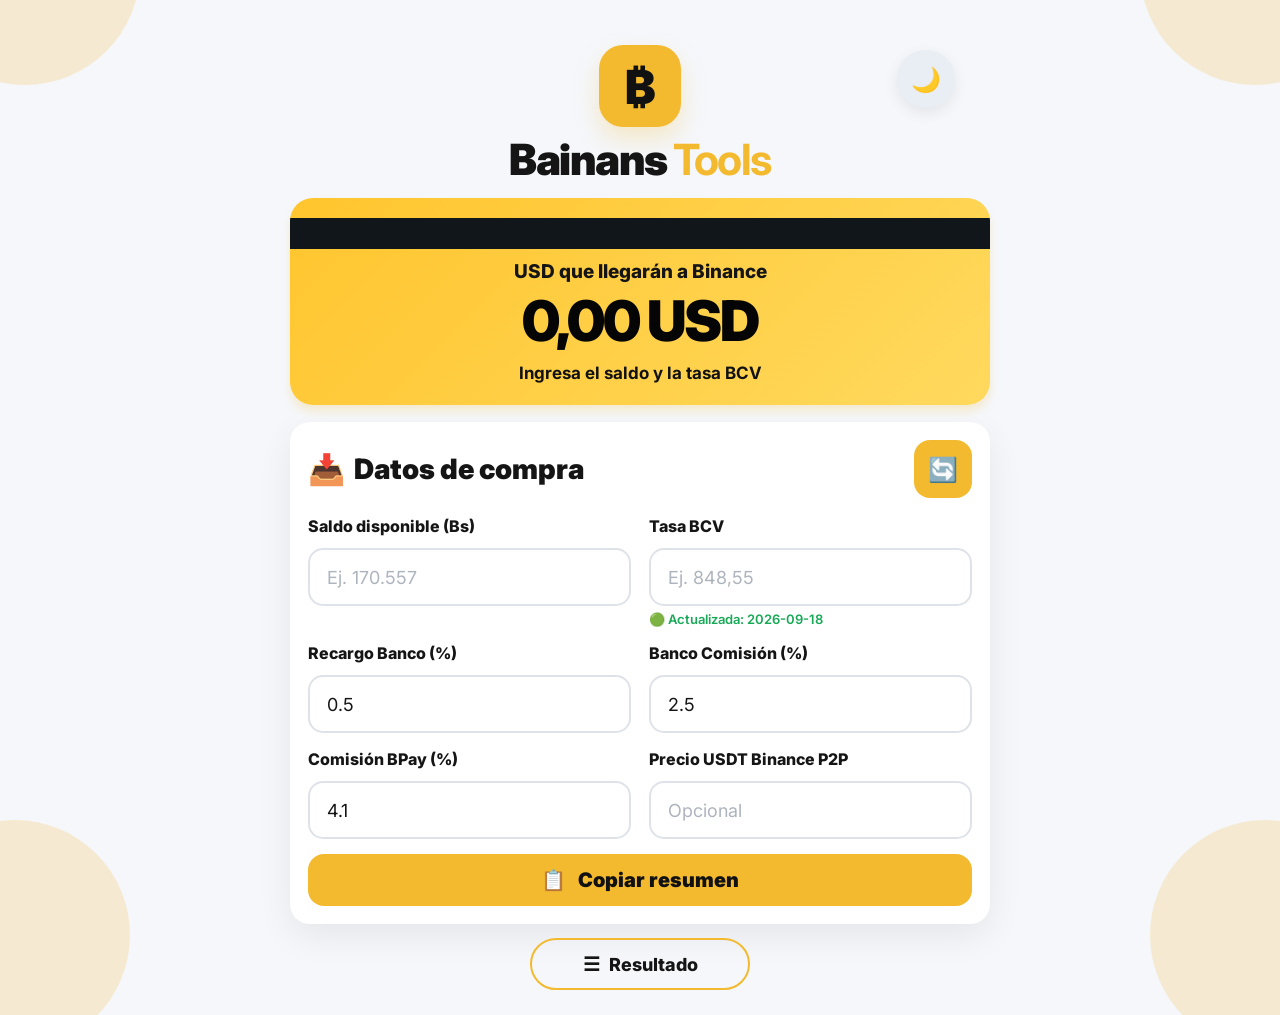
==== index.html @ f4ace8d8 "index.html" ====
<!DOCTYPE html>
<html lang="es">

<head>

    <meta charset="UTF-8">

    <meta
        name="viewport"
        content="width=device-width, initial-scale=1.0"
    >

    <meta
        name="theme-color"
        content="#f4f7fb"
        id="themeColor"
    >

    <title>Bainans Tools</title>

    <link rel="stylesheet" href="style.css">

</head>


<body>


    <!-- DECORACIÓN DEL FONDO -->

    <div class="decor decor-1"></div>
    <div class="decor decor-2"></div>
    <div class="decor decor-3"></div>
    <div class="decor decor-4"></div>



    <!-- =========================
         ENCABEZADO
    ========================== -->

    <header class="app-header">

        <div class="logo">
            ₿
        </div>

        <h1>
            <span>Bainans</span> <strong>Tools</strong>
        </h1>


        <!-- BOTÓN MODO -->

        <button
            id="modo"
            type="button"
            aria-label="Cambiar modo"
            title="Cambiar modo"
        >
            🌙
        </button>

    </header>



    <!-- =========================
         RESULTADO PRINCIPAL
    ========================== -->

    <section class="hero-card">


        <div class="hero-line"></div>


        <span class="hero-icon">
            
        </span>


        <h2>
            USD que llegarán a Binance
        </h2>


        <h1 id="heroUsd">
            0,00 USD
        </h1>


        <p id="heroEstado">
            Ingresa el saldo y la tasa BCV
        </p>


    </section>



    <!-- =========================
         CONTENIDO
    ========================== -->

    <main class="container">


        <!-- =========================
             DATOS DE COMPRA
        ========================== -->

        <section class="card datos-card">


            <div class="datos-header">

                <h2>
                    <span class="section-icon">📥</span>
                    Datos de compra
                </h2>


                <button
                    id="actualizarBCV"
                    type="button"
                    title="Actualizar tasa BCV"
                >
                    🔄
                </button>

            </div>



            <div class="inputs-grid">


                <!-- SALDO -->

                <div class="input-group">

                    <label for="saldo">                   
                        Saldo disponible (Bs)
                    </label>


                    <input
                        type="text"
                        id="saldo"
                        inputmode="decimal"
                        autocomplete="off"
                        placeholder="Ej. 170.557"
                    >

                </div>



                <!-- BCV -->

                <div class="input-group">

                    <label for="bcv">                        
                        Tasa BCV
                    </label>


                    <input
                        type="text"
                        id="bcv"
                        inputmode="decimal"
                        autocomplete="off"
                        placeholder="Ej. 848,55"
                    >


                    <small id="bcvEstado">
                        🟢 Actualizada: 2026-09-18
                    </small>

                </div>



                <!-- RECARGO -->

                <div class="input-group">

                    <label for="recargo">                  
                        Recargo Banco (%)
                    </label>


                    <input
                        type="number"
                        id="recargo"
                        value="0.5"
                        step="0.01"
                        min="0"
                    >

                </div>



                <!-- BDV -->

                <div class="input-group">

                    <label for="bdv">                       
                        Banco Comisión (%)
                    </label>


                    <input
                        type="number"
                        id="bdv"
                        value="2.5"
                        step="0.01"
                        min="0"
                    >

                </div>



                <!-- BPAY -->

                <div class="input-group">

                    <label for="bpay">                    
                        Comisión BPay (%)
                    </label>


                    <input
                        type="number"
                        id="bpay"
                        value="4.1"
                        step="0.01"
                        min="0"
                    >

                </div>



                <!-- P2P -->

                <div class="input-group">

                    <label for="p2p">
                        Precio USDT Binance P2P                        
                    </label>


                    <input
                        type="number"
                        id="p2p"
                        placeholder="Opcional"
                        step="0.01"
                        min="0"
                    >

                </div>


            </div>



            <!-- COPIAR -->

            <button
                id="copiar"
                type="button"
            >
                <span>📋</span>
                Copiar resumen
            </button>


        </section>



        <!-- =========================
             RESULTADOS
        ========================== -->

        <section
            class="card resultados-card"
            id="resultados"
        >

            <div class="resultados-header">

                <h2>
                    📊 Resultados
                </h2>

                <button
                    id="cerrarResultados"
                    type="button"
                >
                    ✕
                </button>

            </div>


            <div class="result-grid">


                <div class="result-card">

                    <span class="titulo">
                        Tasa final
                    </span>

                    <span
                        class="valor"
                        id="tasaFinal"
                    >
                        --
                    </span>

                </div>


                <div class="result-card">

                    <span class="titulo">
                        USD comprados
                    </span>

                    <span
                        class="valor"
                        id="usdComprados"
                    >
                        --
                    </span>

                </div>


                <div class="result-card">

                    <span class="titulo">
                        Banco Comisión
                    </span>

                    <span
                        class="valor"
                        id="comisionBdv"
                    >
                        --
                    </span>

                </div>


                <div class="result-card">

                    <span class="titulo">
                        Quedan después
                    </span>

                    <span
                        class="valor"
                        id="despuesBdv"
                    >
                        --
                    </span>

                </div>


                <div class="result-card">

                    <span class="titulo">
                        Comisión BPay
                    </span>

                    <span
                        class="valor"
                        id="comisionBpay"
                    >
                        --
                    </span>

                </div>


                <div class="result-card">

                    <span class="titulo">
                        USD finales
                    </span>

                    <span
                        class="valor"
                        id="usdFinales"
                    >
                        --
                    </span>

                </div>


                <div class="result-card">

                    <span class="titulo">
                        Costo real por USD
                    </span>

                    <span
                        class="valor"
                        id="costoReal"
                    >
                        --
                    </span>

                </div>


                <div class="result-card result-p2p">

                    <span class="titulo">
                        Ahorro frente al P2P
                    </span>

                    <span
                        class="valor"
                        id="ahorroP2p"
                    >
                        --
                    </span>

                </div>


            </div>


            <div id="estado">
                ⚪ Esperando cálculo
            </div>


        </section>


        <!-- BOTÓN RESULTADO -->

        <button
            id="mostrarResultados"
            type="button"
        >
            <span>☰</span>
            Resultado
        </button>


    </main>


    <script src="script.js"></script>

</body>

</html>
---- style.css ----
/* =========================================
   BAINANS TOOLS
   DISEÑO PRINCIPAL
========================================= */


@import url(
    'https://fonts.googleapis.com/css2?family=Inter:wght@400;500;600;700;800;900&display=swap'
);



/* =========================================
   VARIABLES
========================================= */

:root {

    --bg: #f5f7fb;

    --card: #ffffff;

    --input: #ffffff;

    --primary: #f3ba2f;

    --primary-2: #ffd95e;

    --text: #151515;

    --sub: #737984;

    --border: #dfe3e9;

    --success: #18a957;

    --danger: #e04b4b;

    --dark: #101318;

    --radius: 22px;

    --shadow:
        0 12px 35px rgba(0,0,0,.07);

}



/* =========================================
   MODO OSCURO
========================================= */

body.dark {

    --bg: #080c10;

    --card: #0e151b;

    --input: #101a22;

    --text: #f4f7fb;

    --sub: #8c9aa8;

    --border: #233a4c;

    --shadow:
        none;

}



/* =========================================
   RESET
========================================= */

* {

    margin: 0;

    padding: 0;

    box-sizing: border-box;

    font-family:
        'Inter',
        sans-serif;

}



/* =========================================
   BODY
========================================= */

body {

    min-height: 100vh;

    background: var(--bg);

    color: var(--text);

    padding:
        18px
        16px
        25px;

    overflow-x: hidden;

    transition:
        background .3s ease,
        color .3s ease;

}



/* =========================================
   DECORACIÓN
========================================= */

.decor {

    position: fixed;

    width: 230px;

    height: 230px;

    border-radius: 50%;

    background:
        var(--primary);

    opacity: .20;

    z-index: -1;

    pointer-events: none;

}


.decor-1 {

    top: -145px;

    left: -90px;

}


.decor-2 {

    top: -145px;

    right: -90px;

}


.decor-3 {

    bottom: -150px;

    left: -100px;

}


.decor-4 {

    bottom: -150px;

    right: -100px;

}


body.dark .decor {

    opacity: .28;

}



/* =========================================
   HEADER
========================================= */

.app-header {

    position: relative;

    text-align: center;

    max-width: 620px;

    margin:
        0 auto
        16px;

}



.logo {

    width: 82px;

    height: 82px;

    margin:

        0 auto

        10px;

    border-radius: 24px;

    display: flex;

    align-items: center;

    justify-content: center;

    background: var(--primary);

    color: #111;

    font-size: 47px;

    font-weight: 900;

    box-shadow:

        0 12px 25px
        rgba(243,186,47,.25);

}



.app-header h1 {

    font-size: 43px;

    line-height: 1.05;

    font-weight: 900;

    letter-spacing: -1.5px;

}


.app-header h1 span {

    color: var(--text);

}


.app-header h1 strong {

    color: var(--primary);

}



/* =========================================
   BOTÓN MODO
========================================= */

#modo {

    position: absolute;

    right: -5px;

    top: 5px;

    width: 58px;

    height: 58px;

    border-radius: 50%;

    border: none;

    background: #e9eef5;

    color: #111;

    font-size: 24px;

    display: flex;

    align-items: center;

    justify-content: center;

    cursor: pointer;

    box-shadow:

        0 5px 15px
        rgba(0,0,0,.08);

}


body.dark #modo {

    background: #101b25;

    color: var(--primary);

    border:

        1px solid
        #274052;

}



/* =========================================
   HERO
========================================= */

.hero-card {

    position: relative;

    max-width: 620px;

    margin:
        0 auto
        17px;

    padding:
        55px
        18px
        22px;

    border-radius: 23px;

    text-align: center;

    overflow: hidden;

    background:

        linear-gradient(
            135deg,
            #ffc52e,
            #ffd95e
        );

    box-shadow:

        0 7px 10px
        rgba(243,186,47,.20);

}



.hero-line {

    position: absolute;

    top: 20px;

    left: 0;

    right: 0;

    height: 31px;

    background: #11161b;

}



.hero-icon {

    display: block;

    font-size: 34px;

    margin-bottom: 7px;

}



.hero-card h2 {

    position: relative;

    font-size: 19px;

    font-weight: 800;

    margin-bottom: 10px;

}



.hero-card h1 {

    position: relative;

    font-size: 56px;

    line-height: 1;

    font-weight: 900;

    letter-spacing: -2px;

    margin-bottom: 14px;

    color: #050505;

}



.hero-card p {

    position: relative;

    font-size: 17px;

    font-weight: 700;

    color: #111;

}



/* =========================================
   CONTENEDOR
========================================= */

.container {

    width: 100%;

    max-width: 620px;

    margin: 0 auto;

}



/* =========================================
   TARJETA
========================================= */

.card {

    background: var(--card);

    border-radius: 20px;

    box-shadow: var(--shadow);

    transition:

        background .3s ease,

        border .3s ease;

}


body.dark .card {

    border:

        1px solid
        #223a4c;

}



/* =========================================
   DATOS
========================================= */

.datos-card {

    padding: 18px;

}



.datos-header {

    display: flex;

    align-items: center;

    justify-content: space-between;

    margin-bottom: 14px;

}



.datos-header h2 {

    display: flex;

    align-items: center;

    gap: 9px;

    font-size: 28px;

    font-weight: 900;

}



.section-icon {

    font-size: 30px;

}



#actualizarBCV {

    width: 58px;

    height: 58px;

    border: none;

    border-radius: 16px;

    background: var(--primary);

    font-size: 24px;

    cursor: pointer;

    display: flex;

    align-items: center;

    justify-content: center;

    transition: .2s ease;

}



#actualizarBCV:hover {

    transform: scale(1.05);

}



#actualizarBCV:active {

    transform: scale(.94);

}



#actualizarBCV.cargando {

    animation:

        girar .8s linear infinite;

}



@keyframes girar {

    from {

        transform: rotate(0);

    }

    to {

        transform: rotate(360deg);

    }

}



/* =========================================
   INPUT GRID
========================================= */

.inputs-grid {

    display: grid;

    grid-template-columns:
        repeat(2,minmax(0,1fr));

    column-gap: 18px;

    row-gap: 12px;

}



.input-group {

    min-width: 0;

}



.input-group label {

    display: flex;

    align-items: center;

    min-height: 28px;

    gap: 7px;

    margin-bottom: 8px;

    font-size: 16px;

    line-height: 1.2;

    font-weight: 800;

    color: var(--text);

}



.campo-icon {

    font-size: 21px;

    width: 25px;

    text-align: center;

    flex-shrink: 0;

}



.campo-icon.grande {

    font-size: 30px;

}



.campo-icon.dinero {

    color: #10b85a;

    font-size: 29px;

    font-weight: 900;

}



.segunda-linea {

    margin-left: 32px;

}



input {

    width: 100%;

    height: 58px;

    padding:

        0

        17px;

    border:

        2px solid
        var(--border);

    border-radius: 15px;

    outline: none;

    background: var(--input);

    color: var(--text);

    font-size: 18px;

    transition: .2s ease;

}



input:focus {

    border-color: var(--primary);

    box-shadow:

        0 0 0 4px
        rgba(243,186,47,.12);

}



input::placeholder {

    color: #aeb4bd;

}



body.dark input {

    color: #edf4fa;

}



/* =========================================
   ESTADO BCV
========================================= */

#bcvEstado {

    display: block;

    margin-top: 5px;

    min-height: 16px;

    font-size: 13px;

    color: var(--success);

    font-weight: 600;

}



#bcvEstado.exito {

    color: var(--success);

}



#bcvEstado.error {

    color: #db9200;

}



/* =========================================
   COPIAR
========================================= */

#copiar {

    width: 100%;

    height: 52px;

    margin-top: 15px;

    border: none;

    border-radius: 16px;

    background: var(--primary);

    color: #111;

    font-size: 20px;

    font-weight: 900;

    cursor: pointer;

    display: flex;

    align-items: center;

    justify-content: center;

    gap: 12px;

    transition: .2s ease;

}



#copiar:hover {

    transform: translateY(-2px);

}



#copiar:active {

    transform: scale(.98);

}



/* =========================================
   BOTÓN RESULTADO
========================================= */

#mostrarResultados {

    display: flex;

    align-items: center;

    justify-content: center;

    gap: 12px;

    width: 220px;

    height: 52px;

    margin:

        14px auto

        0;

    border:

        2px solid
        var(--primary);

    border-radius: 30px;

    background: transparent;

    color: var(--text);

    font-size: 18px;

    font-weight: 800;

    cursor: pointer;

}



#mostrarResultados span {

    font-size: 19px;

    letter-spacing: -3px;

    color: var(--text);

}



/* =========================================
   RESULTADOS
========================================= */

.resultados-card {

    display: none;

    margin-top: 20px;

    padding: 25px;

}



.resultados-card.visible {

    display: block;

    animation:

        aparecer .25s ease;

}



@keyframes aparecer {

    from {

        opacity: 0;

        transform: translateY(8px);

    }

    to {

        opacity: 1;

        transform: translateY(0);

    }

}



.resultados-header {

    display: flex;

    align-items: center;

    justify-content: space-between;

    margin-bottom: 20px;

}



.resultados-header h2 {

    font-size: 25px;

    font-weight: 900;

}



#cerrarResultados {

    width: 38px;

    height: 38px;

    border: none;

    border-radius: 50%;

    background: var(--border);

    color: var(--text);

    cursor: pointer;

}



.result-grid {

    display: grid;

    grid-template-columns:
        repeat(2,minmax(0,1fr));

    gap: 13px;

}



.result-card {

    padding: 7px;

    border-radius: 15px;

    border:

        1px solid
        var(--border);

    background: var(--input);

}



.result-card .titulo {

    display: block;

    margin-bottom: 7px;

    color: var(--sub);

    font-size: 13px;

    font-weight: 600;

}



.result-card .valor {

    display: block;

    color: var(--success);

    font-size: 10px;

    font-weight: 900;

    word-break: break-word;

}



#estado {

    margin-top: 17px;

    padding: 12px;

    text-align: center;

    border-radius: 12px;

    background:

        rgba(243,186,47,.10);

    font-size: 14px;

    font-weight: 700;

}



/* =========================================
   DESKTOP
========================================= */

@media (min-width: 800px) {

    body {

        padding-top: 45px;

    }


    .hero-card,
    .container {

        max-width: 700px;

    }

}



/* =========================================
   MÓVIL
========================================= */

/* =========================================
   MÓVIL / TELÉFONOS
========================================= */

@media (max-width: 800px) {

    body {

        padding:
            10px
            12px
            18px;

    }


    /* =========================
       ENCABEZADO
    ========================== */

    .app-header {

        max-width: 600px;

        margin:
            0 auto
            10px;

    }


    .logo {

        width: 58px;

        height: 58px;

        border-radius: 18px;

        font-size: 35px;

        margin-bottom: 7px;

    }


    .app-header h1 {

        font-size: 31px;

        letter-spacing: -1.3px;

    }


    #modo {

        width: 48px;

        height: 48px;

        right: 0;

        top: 0;

        font-size: 20px;

    }


    /* =========================
       TARJETA PRINCIPAL
    ========================== */

    .hero-card {

    width: calc(100% - 120px);
    max-width: 540px;

    margin:
        0 auto
        25px;

    padding:
        30px
        20px
        10px;

    border-radius: 15px;

}


    .hero-line {

        top: 18px;

        height: 29px;

    }


    .hero-icon {

        font-size: 20px;

        margin-bottom: 1px;

    }


    .hero-card h2 {

        font-size: 10px;

        margin-bottom: 5px;

    }


    .hero-card h1 {

        font-size: 43px;

        margin-bottom: 5px;

        letter-spacing: -1.5px;

    }


    .hero-card p {

        font-size: 13px;

    }


    /* =========================
       CONTENEDOR
    ========================== */

    .container {

        max-width: 600px;

        margin:
            0 auto;

    }


    /* =========================
       TARJETA DATOS
    ========================== */

    .datos-card {

        padding: 20px;

    }


    .datos-header {

        margin-bottom: 10px;

    }


    .datos-header h2 {

        font-size: 21px;

        gap: 7px;

    }


    .section-icon {

        font-size: 25px;

    }


    #actualizarBCV {

        width: 30px;

        height: 30px;

        border-radius: 8px;

        font-size: 20px;

    }


    /* =========================
       CAMPOS
    ========================== */

    .inputs-grid {

        column-gap: 12px;

        row-gap: 8px;

    }


    .input-group label {

        font-size: 12px;

        gap: 5px;

        margin-bottom: 5px;

        min-height: 24px;

    }


    .campo-icon {

        font-size: 18px;

        width: 22px;

    }


    .campo-icon.grande {

        font-size: 27px;

    }


    .campo-icon.dinero {

        font-size: 25px;

    }


    .segunda-linea {

        margin-left: 27px;

    }


    input {

        height: 52px;

        padding:
            0
            10px;

        border-radius: 14px;

        font-size: 16px;

    }


    /* =========================
       ESTADO BCV
    ========================== */

    #bcvEstado {

        margin-top: 3px;

        min-height: 10px;

        font-size: 9px;

    }


    /* =========================
       COPIAR
    ========================== */

    #copiar {

        height: 48px;

        margin-top: 12px;

        border-radius: 14px;

        font-size: 16px;

        gap: 9px;

    }


    /* =========================
       BOTÓN RESULTADO
    ========================== */

    #mostrarResultados {

        width: 205px;

        height: 48px;

        margin:
            12px auto
            0;

        font-size: 17px;

    }


    /* =========================
       RESULTADOS
    ========================== */

    .resultados-card {

        margin-top: 15px;

        padding: 18px;

    }

}


/* =========================================
   PANTALLAS MUY PEQUEÑAS
========================================= */

@media (max-width: 380px) {

    .app-header h1 {

        font-size: 29px;

    }


    .hero-card h1 {

        font-size: 40px;

    }


    .datos-header h2 {

        font-size: 22px;

    }


    .input-group label {

        font-size: 13px;

    }


    input {

        height: 45px;

        font-size: 15px;

    }
    

}
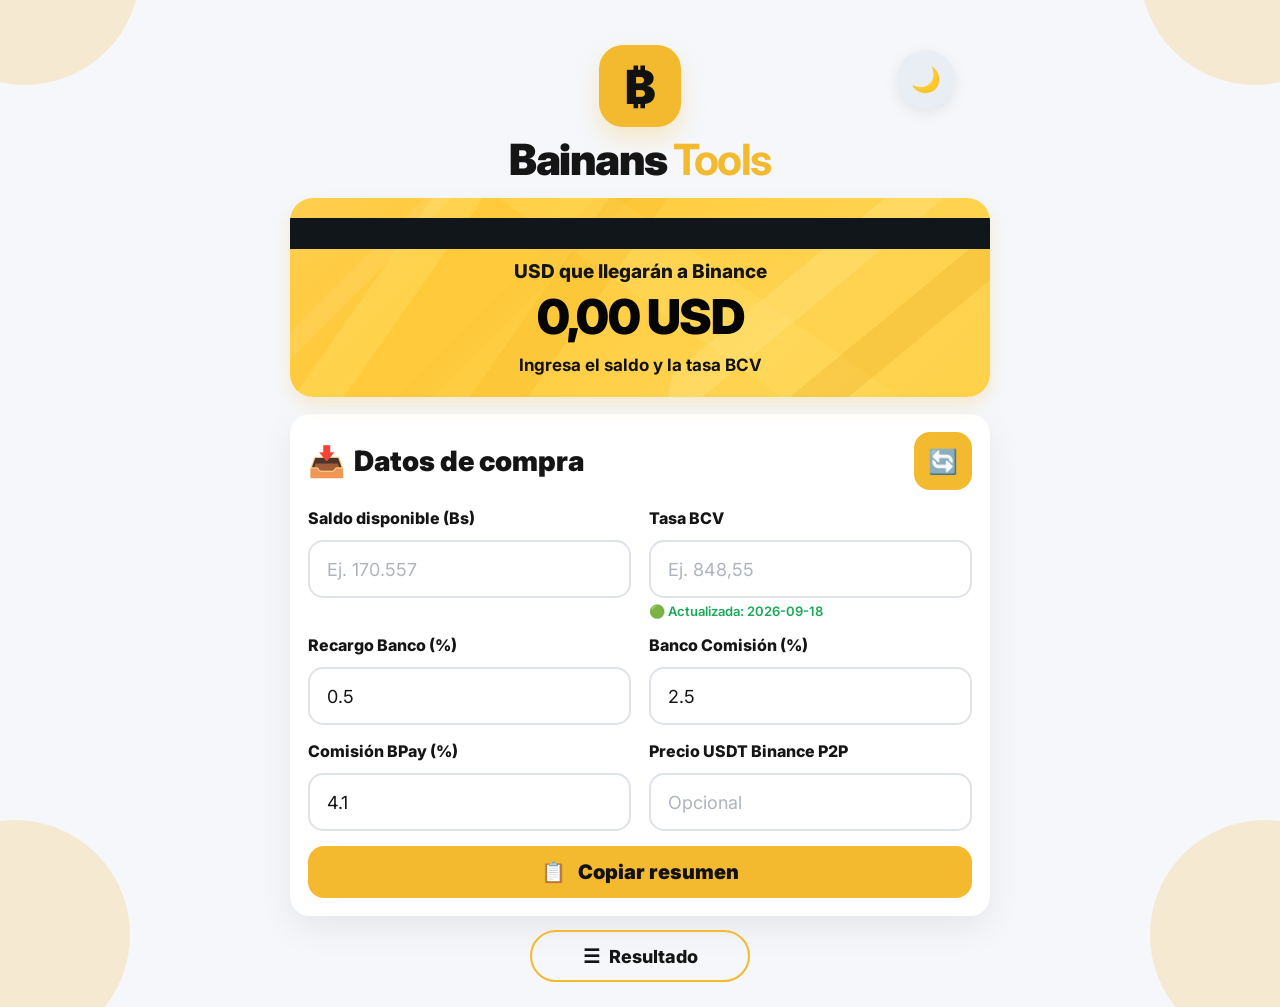
==== commit be297420: "Fix HTML formatting and add missing elements" ====
--- a/index.html
+++ b/index.html
@@ -85,8 +85,18 @@
         </h2>
 
 
+        <!-- MONTO PRINCIPAL -->
+
         <h1 id="heroUsd">
-            0,00 USD
+
+            <span id="heroUsdNumero">
+                0,00
+            </span>
+
+            <small>
+                USD
+            </small>
+
         </h1>
 
 
@@ -140,7 +150,7 @@
 
                 <div class="input-group">
 
-                    <label for="saldo">                   
+                    <label for="saldo">
                         Saldo disponible (Bs)
                     </label>
 
@@ -161,7 +171,7 @@
 
                 <div class="input-group">
 
-                    <label for="bcv">                        
+                    <label for="bcv">
                         Tasa BCV
                     </label>
 
@@ -187,7 +197,7 @@
 
                 <div class="input-group">
 
-                    <label for="recargo">                  
+                    <label for="recargo">
                         Recargo Banco (%)
                     </label>
 
@@ -208,7 +218,7 @@
 
                 <div class="input-group">
 
-                    <label for="bdv">                       
+                    <label for="bdv">
                         Banco Comisión (%)
                     </label>
 
@@ -229,7 +239,7 @@
 
                 <div class="input-group">
 
-                    <label for="bpay">                    
+                    <label for="bpay">
                         Comisión BPay (%)
                     </label>
 
@@ -251,7 +261,7 @@
                 <div class="input-group">
 
                     <label for="p2p">
-                        Precio USDT Binance P2P                        
+                        Precio USDT Binance P2P
                     </label>
 
 
--- a/style.css
+++ b/style.css
@@ -2,14 +2,12 @@
    BAINANS TOOLS
    DISEÑO PRINCIPAL
 ========================================= */
-
 
 @import url(
     'https://fonts.googleapis.com/css2?family=Inter:wght@400;500;600;700;800;900&display=swap'
 );
 
 
-
 /* =========================================
    VARIABLES
 ========================================= */
@@ -42,9 +40,7 @@
 
     --shadow:
         0 12px 35px rgba(0,0,0,.07);
-
-}
-
+}
 
 
 /* =========================================
@@ -67,9 +63,7 @@
 
     --shadow:
         none;
-
-}
-
+}
 
 
 /* =========================================
@@ -87,9 +81,7 @@
     font-family:
         'Inter',
         sans-serif;
-
-}
-
+}
 
 
 /* =========================================
@@ -114,13 +106,11 @@
     transition:
         background .3s ease,
         color .3s ease;
-
-}
-
-
-
-/* =========================================
-   DECORACIÓN
+}
+
+
+/* =========================================
+   DECORACIÓN DEL FONDO
 ========================================= */
 
 .decor {
@@ -141,7 +131,6 @@
     z-index: -1;
 
     pointer-events: none;
-
 }
 
 
@@ -150,7 +139,6 @@
     top: -145px;
 
     left: -90px;
-
 }
 
 
@@ -159,7 +147,6 @@
     top: -145px;
 
     right: -90px;
-
 }
 
 
@@ -168,7 +155,6 @@
     bottom: -150px;
 
     left: -100px;
-
 }
 
 
@@ -177,16 +163,13 @@
     bottom: -150px;
 
     right: -100px;
-
 }
 
 
 body.dark .decor {
 
     opacity: .28;
-
-}
-
+}
 
 
 /* =========================================
@@ -204,9 +187,7 @@
     margin:
         0 auto
         16px;
-
-}
-
+}
 
 
 .logo {
@@ -216,9 +197,7 @@
     height: 82px;
 
     margin:
-
         0 auto
-
         10px;
 
     border-radius: 24px;
@@ -238,12 +217,9 @@
     font-weight: 900;
 
     box-shadow:
-
         0 12px 25px
         rgba(243,186,47,.25);
-
-}
-
+}
 
 
 .app-header h1 {
@@ -255,23 +231,19 @@
     font-weight: 900;
 
     letter-spacing: -1.5px;
-
 }
 
 
 .app-header h1 span {
 
     color: var(--text);
-
 }
 
 
 .app-header h1 strong {
 
     color: var(--primary);
-
-}
-
+}
 
 
 /* =========================================
@@ -309,10 +281,8 @@
     cursor: pointer;
 
     box-shadow:
-
         0 5px 15px
         rgba(0,0,0,.08);
-
 }
 
 
@@ -323,16 +293,13 @@
     color: var(--primary);
 
     border:
-
         1px solid
         #274052;
-
-}
-
-
-
-/* =========================================
-   HERO
+}
+
+
+/* =========================================
+   HERO / TARJETA PRINCIPAL
 ========================================= */
 
 .hero-card {
@@ -356,7 +323,46 @@
 
     overflow: hidden;
 
+    /*
+       FONDO GEOMÉTRICO
+       Inspirado en la segunda imagen
+    */
+
     background:
+
+        linear-gradient(
+            135deg,
+            rgba(255,255,255,.16) 0%,
+            transparent 25%
+        ),
+
+        linear-gradient(
+            315deg,
+            rgba(255,190,25,.30) 0%,
+            transparent 30%
+        ),
+
+        linear-gradient(
+            125deg,
+            transparent 0%,
+            transparent 17%,
+            rgba(255,230,115,.28) 17%,
+            rgba(255,230,115,.28) 23%,
+            transparent 23%,
+            transparent 38%,
+            rgba(239,174,20,.20) 38%,
+            rgba(239,174,20,.20) 45%,
+            transparent 45%
+        ),
+
+        linear-gradient(
+            35deg,
+            transparent 0%,
+            transparent 50%,
+            rgba(255,235,130,.18) 50%,
+            rgba(255,235,130,.18) 62%,
+            transparent 62%
+        ),
 
         linear-gradient(
             135deg,
@@ -365,13 +371,77 @@
         );
 
     box-shadow:
-
-        0 7px 10px
-        rgba(243,186,47,.20);
-
-}
-
-
+        0 8px 18px
+        rgba(243,186,47,.22);
+}
+
+
+/*
+   CAPAS GEOMÉTRICAS ADICIONALES
+*/
+
+.hero-card::before {
+
+    content: "";
+
+    position: absolute;
+
+    inset: 0;
+
+    pointer-events: none;
+
+    opacity: .55;
+
+    background:
+
+        linear-gradient(
+            135deg,
+            transparent 0 15%,
+            rgba(255,255,255,.14) 15% 18%,
+            transparent 18% 34%,
+            rgba(230,164,20,.12) 34% 38%,
+            transparent 38% 100%
+        );
+
+}
+
+
+.hero-card::after {
+
+    content: "";
+
+    position: absolute;
+
+    width: 55%;
+
+    height: 100%;
+
+    top: 0;
+
+    right: -12%;
+
+    pointer-events: none;
+
+    opacity: .30;
+
+    background:
+
+        linear-gradient(
+            135deg,
+            transparent 0 30%,
+            #ffe88b 30% 40%,
+            transparent 40% 55%,
+            #eaae24 55% 65%,
+            transparent 65%
+        );
+
+    transform: skewX(-12deg);
+}
+
+
+/* =========================================
+   FRANJA NEGRA
+========================================= */
 
 .hero-line {
 
@@ -387,9 +457,17 @@
 
     background: #11161b;
 
-}
-
-
+    z-index: 2;
+
+    box-shadow:
+        0 1px 0
+        rgba(255,255,255,.04);
+}
+
+
+/* =========================================
+   CONTENIDO HERO
+========================================= */
 
 .hero-icon {
 
@@ -399,56 +477,62 @@
 
     margin-bottom: 7px;
 
-}
-
+    position: relative;
+
+    z-index: 3;
+}
 
 
 .hero-card h2 {
 
     position: relative;
 
+    z-index: 3;
+
     font-size: 19px;
 
     font-weight: 800;
 
     margin-bottom: 10px;
-
-}
-
-
+}
+
+
+/*
+   MONTO PRINCIPAL
+*/
 
 .hero-card h1 {
 
     position: relative;
 
-    font-size: 56px;
+    z-index: 3;
+
+    font-size: 48px;
 
     line-height: 1;
 
     font-weight: 900;
 
-    letter-spacing: -2px;
+    letter-spacing: -1.5px;
 
     margin-bottom: 14px;
 
     color: #050505;
-
-}
-
+}
 
 
 .hero-card p {
 
     position: relative;
 
+    z-index: 3;
+
     font-size: 17px;
 
     font-weight: 700;
 
     color: #111;
-
-}
-
+}
 
 
 /* =========================================
@@ -462,13 +546,11 @@
     max-width: 620px;
 
     margin: 0 auto;
-
-}
-
-
-
-/* =========================================
-   TARJETA
+}
+
+
+/* =========================================
+   TARJETAS
 ========================================= */
 
 .card {
@@ -480,35 +562,27 @@
     box-shadow: var(--shadow);
 
     transition:
-
         background .3s ease,
-
         border .3s ease;
-
 }
 
 
 body.dark .card {
 
     border:
-
         1px solid
         #223a4c;
-
-}
-
-
-
-/* =========================================
-   DATOS
+}
+
+
+/* =========================================
+   DATOS DE COMPRA
 ========================================= */
 
 .datos-card {
 
     padding: 18px;
-
-}
-
+}
 
 
 .datos-header {
@@ -520,9 +594,7 @@
     justify-content: space-between;
 
     margin-bottom: 14px;
-
-}
-
+}
 
 
 .datos-header h2 {
@@ -536,17 +608,13 @@
     font-size: 28px;
 
     font-weight: 900;
-
-}
-
+}
 
 
 .section-icon {
 
     font-size: 30px;
-
-}
-
+}
 
 
 #actualizarBCV {
@@ -572,53 +640,38 @@
     justify-content: center;
 
     transition: .2s ease;
-
-}
-
+}
 
 
 #actualizarBCV:hover {
 
     transform: scale(1.05);
-
-}
-
+}
 
 
 #actualizarBCV:active {
 
     transform: scale(.94);
-
-}
-
+}
 
 
 #actualizarBCV.cargando {
 
     animation:
-
         girar .8s linear infinite;
-
-}
-
+}
 
 
 @keyframes girar {
 
     from {
-
         transform: rotate(0);
-
     }
 
     to {
-
         transform: rotate(360deg);
-
-    }
-
-}
-
+    }
+}
 
 
 /* =========================================
@@ -635,17 +688,13 @@
     column-gap: 18px;
 
     row-gap: 12px;
-
-}
-
+}
 
 
 .input-group {
 
     min-width: 0;
-
-}
-
+}
 
 
 .input-group label {
@@ -667,9 +716,7 @@
     font-weight: 800;
 
     color: var(--text);
-
-}
-
+}
 
 
 .campo-icon {
@@ -681,17 +728,13 @@
     text-align: center;
 
     flex-shrink: 0;
-
-}
-
+}
 
 
 .campo-icon.grande {
 
     font-size: 30px;
-
-}
-
+}
 
 
 .campo-icon.dinero {
@@ -701,17 +744,13 @@
     font-size: 29px;
 
     font-weight: 900;
-
-}
-
+}
 
 
 .segunda-linea {
 
     margin-left: 32px;
-
-}
-
+}
 
 
 input {
@@ -721,13 +760,10 @@
     height: 58px;
 
     padding:
-
         0
-
         17px;
 
     border:
-
         2px solid
         var(--border);
 
@@ -742,9 +778,7 @@
     font-size: 18px;
 
     transition: .2s ease;
-
-}
-
+}
 
 
 input:focus {
@@ -752,28 +786,21 @@
     border-color: var(--primary);
 
     box-shadow:
-
         0 0 0 4px
         rgba(243,186,47,.12);
-
-}
-
+}
 
 
 input::placeholder {
 
     color: #aeb4bd;
-
-}
-
+}
 
 
 body.dark input {
 
     color: #edf4fa;
-
-}
-
+}
 
 
 /* =========================================
@@ -793,25 +820,19 @@
     color: var(--success);
 
     font-weight: 600;
-
-}
-
+}
 
 
 #bcvEstado.exito {
 
     color: var(--success);
-
-}
-
+}
 
 
 #bcvEstado.error {
 
     color: #db9200;
-
-}
-
+}
 
 
 /* =========================================
@@ -849,25 +870,19 @@
     gap: 12px;
 
     transition: .2s ease;
-
-}
-
+}
 
 
 #copiar:hover {
 
     transform: translateY(-2px);
-
-}
-
+}
 
 
 #copiar:active {
 
     transform: scale(.98);
-
-}
-
+}
 
 
 /* =========================================
@@ -889,13 +904,10 @@
     height: 52px;
 
     margin:
-
         14px auto
-
         0;
 
     border:
-
         2px solid
         var(--primary);
 
@@ -910,9 +922,7 @@
     font-weight: 800;
 
     cursor: pointer;
-
-}
-
+}
 
 
 #mostrarResultados span {
@@ -922,9 +932,7 @@
     letter-spacing: -3px;
 
     color: var(--text);
-
-}
-
+}
 
 
 /* =========================================
@@ -938,9 +946,7 @@
     margin-top: 20px;
 
     padding: 25px;
-
-}
-
+}
 
 
 .resultados-card.visible {
@@ -948,11 +954,8 @@
     display: block;
 
     animation:
-
         aparecer .25s ease;
-
-}
-
+}
 
 
 @keyframes aparecer {
@@ -962,7 +965,6 @@
         opacity: 0;
 
         transform: translateY(8px);
-
     }
 
     to {
@@ -970,11 +972,8 @@
         opacity: 1;
 
         transform: translateY(0);
-
-    }
-
-}
-
+    }
+}
 
 
 .resultados-header {
@@ -986,9 +985,7 @@
     justify-content: space-between;
 
     margin-bottom: 20px;
-
-}
-
+}
 
 
 .resultados-header h2 {
@@ -996,9 +993,7 @@
     font-size: 25px;
 
     font-weight: 900;
-
-}
-
+}
 
 
 #cerrarResultados {
@@ -1016,9 +1011,7 @@
     color: var(--text);
 
     cursor: pointer;
-
-}
-
+}
 
 
 .result-grid {
@@ -1029,9 +1022,7 @@
         repeat(2,minmax(0,1fr));
 
     gap: 13px;
-
-}
-
+}
 
 
 .result-card {
@@ -1041,14 +1032,11 @@
     border-radius: 15px;
 
     border:
-
         1px solid
         var(--border);
 
     background: var(--input);
-
-}
-
+}
 
 
 .result-card .titulo {
@@ -1062,9 +1050,7 @@
     font-size: 13px;
 
     font-weight: 600;
-
-}
-
+}
 
 
 .result-card .valor {
@@ -1078,9 +1064,7 @@
     font-weight: 900;
 
     word-break: break-word;
-
-}
-
+}
 
 
 #estado {
@@ -1094,15 +1078,12 @@
     border-radius: 12px;
 
     background:
-
         rgba(243,186,47,.10);
 
     font-size: 14px;
 
     font-weight: 700;
-
-}
-
+}
 
 
 /* =========================================
@@ -1114,7 +1095,6 @@
     body {
 
         padding-top: 45px;
-
     }
 
 
@@ -1122,19 +1102,12 @@
     .container {
 
         max-width: 700px;
-
-    }
-
-}
-
+    }
+}
 
 
 /* =========================================
    MÓVIL
-========================================= */
-
-/* =========================================
-   MÓVIL / TELÉFONOS
 ========================================= */
 
 @media (max-width: 800px) {
@@ -1145,13 +1118,10 @@
             10px
             12px
             18px;
-
-    }
-
-
-    /* =========================
-       ENCABEZADO
-    ========================== */
+    }
+
+
+    /* HEADER */
 
     .app-header {
 
@@ -1160,7 +1130,6 @@
         margin:
             0 auto
             10px;
-
     }
 
 
@@ -1175,7 +1144,6 @@
         font-size: 35px;
 
         margin-bottom: 7px;
-
     }
 
 
@@ -1184,7 +1152,6 @@
         font-size: 31px;
 
         letter-spacing: -1.3px;
-
     }
 
 
@@ -1199,31 +1166,28 @@
         top: 0;
 
         font-size: 20px;
-
-    }
-
-
-    /* =========================
-       TARJETA PRINCIPAL
-    ========================== */
+    }
+
+
+    /* HERO */
 
     .hero-card {
 
-    width: calc(100% - 120px);
-    max-width: 540px;
-
-    margin:
-        0 auto
-        25px;
-
-    padding:
-        30px
-        20px
-        10px;
-
-    border-radius: 15px;
-
-}
+        width: calc(100% - 140px);
+
+        max-width: 540px;
+
+        margin:
+            0 auto
+            25px;
+
+        padding:
+            30px
+            20px
+            12px;
+
+        border-radius: 15px;
+    }
 
 
     .hero-line {
@@ -1231,7 +1195,6 @@
         top: 18px;
 
         height: 29px;
-
     }
 
 
@@ -1239,8 +1202,7 @@
 
         font-size: 20px;
 
-        margin-bottom: 1px;
-
+        margin-bottom: 30px;
     }
 
 
@@ -1248,32 +1210,31 @@
 
         font-size: 10px;
 
-        margin-bottom: 5px;
-
-    }
-
+        margin-bottom: 7px;
+    }
+
+
+    /*
+       MONTO MÁS PEQUEÑO
+    */
 
     .hero-card h1 {
 
-        font-size: 43px;
-
-        margin-bottom: 5px;
-
-        letter-spacing: -1.5px;
-
+        font-size: 37px;
+
+        margin-bottom: 7px;
+
+        letter-spacing: -1.2px;
     }
 
 
     .hero-card p {
 
         font-size: 13px;
-
-    }
-
-
-    /* =========================
-       CONTENEDOR
-    ========================== */
+    }
+
+
+    /* CONTENEDOR */
 
     .container {
 
@@ -1281,25 +1242,20 @@
 
         margin:
             0 auto;
-
-    }
-
-
-    /* =========================
-       TARJETA DATOS
-    ========================== */
+    }
+
+
+    /* DATOS */
 
     .datos-card {
 
         padding: 20px;
-
     }
 
 
     .datos-header {
 
         margin-bottom: 10px;
-
     }
 
 
@@ -1308,14 +1264,12 @@
         font-size: 21px;
 
         gap: 7px;
-
     }
 
 
     .section-icon {
 
         font-size: 25px;
-
     }
 
 
@@ -1328,20 +1282,16 @@
         border-radius: 8px;
 
         font-size: 20px;
-
-    }
-
-
-    /* =========================
-       CAMPOS
-    ========================== */
+    }
+
+
+    /* CAMPOS */
 
     .inputs-grid {
 
         column-gap: 12px;
 
         row-gap: 8px;
-
     }
 
 
@@ -1354,7 +1304,6 @@
         margin-bottom: 5px;
 
         min-height: 24px;
-
     }
 
 
@@ -1363,28 +1312,24 @@
         font-size: 18px;
 
         width: 22px;
-
     }
 
 
     .campo-icon.grande {
 
         font-size: 27px;
-
     }
 
 
     .campo-icon.dinero {
 
         font-size: 25px;
-
     }
 
 
     .segunda-linea {
 
         margin-left: 27px;
-
     }
 
 
@@ -1399,13 +1344,10 @@
         border-radius: 14px;
 
         font-size: 16px;
-
-    }
-
-
-    /* =========================
-       ESTADO BCV
-    ========================== */
+    }
+
+
+    /* ESTADO BCV */
 
     #bcvEstado {
 
@@ -1413,14 +1355,11 @@
 
         min-height: 10px;
 
-        font-size: 9px;
-
-    }
-
-
-    /* =========================
-       COPIAR
-    ========================== */
+        font-size: 8px;
+    }
+
+
+    /* COPIAR */
 
     #copiar {
 
@@ -1433,13 +1372,10 @@
         font-size: 16px;
 
         gap: 9px;
-
-    }
-
-
-    /* =========================
-       BOTÓN RESULTADO
-    ========================== */
+    }
+
+
+    /* RESULTADO */
 
     #mostrarResultados {
 
@@ -1452,22 +1388,17 @@
             0;
 
         font-size: 17px;
-
-    }
-
-
-    /* =========================
-       RESULTADOS
-    ========================== */
+    }
+
+
+    /* RESULTADOS */
 
     .resultados-card {
 
         margin-top: 15px;
 
         padding: 18px;
-
-    }
-
+    }
 }
 
 
@@ -1475,33 +1406,29 @@
    PANTALLAS MUY PEQUEÑAS
 ========================================= */
 
-@media (max-width: 380px) {
+@media (max-width: 400px) {
 
     .app-header h1 {
 
         font-size: 29px;
-
     }
 
 
     .hero-card h1 {
 
-        font-size: 40px;
-
+        font-size: 33px;
     }
 
 
     .datos-header h2 {
 
         font-size: 22px;
-
     }
 
 
     .input-group label {
 
         font-size: 13px;
-
     }
 
 
@@ -1510,8 +1437,5 @@
         height: 45px;
 
         font-size: 15px;
-
-    }
-    
-
-}
+    }
+}
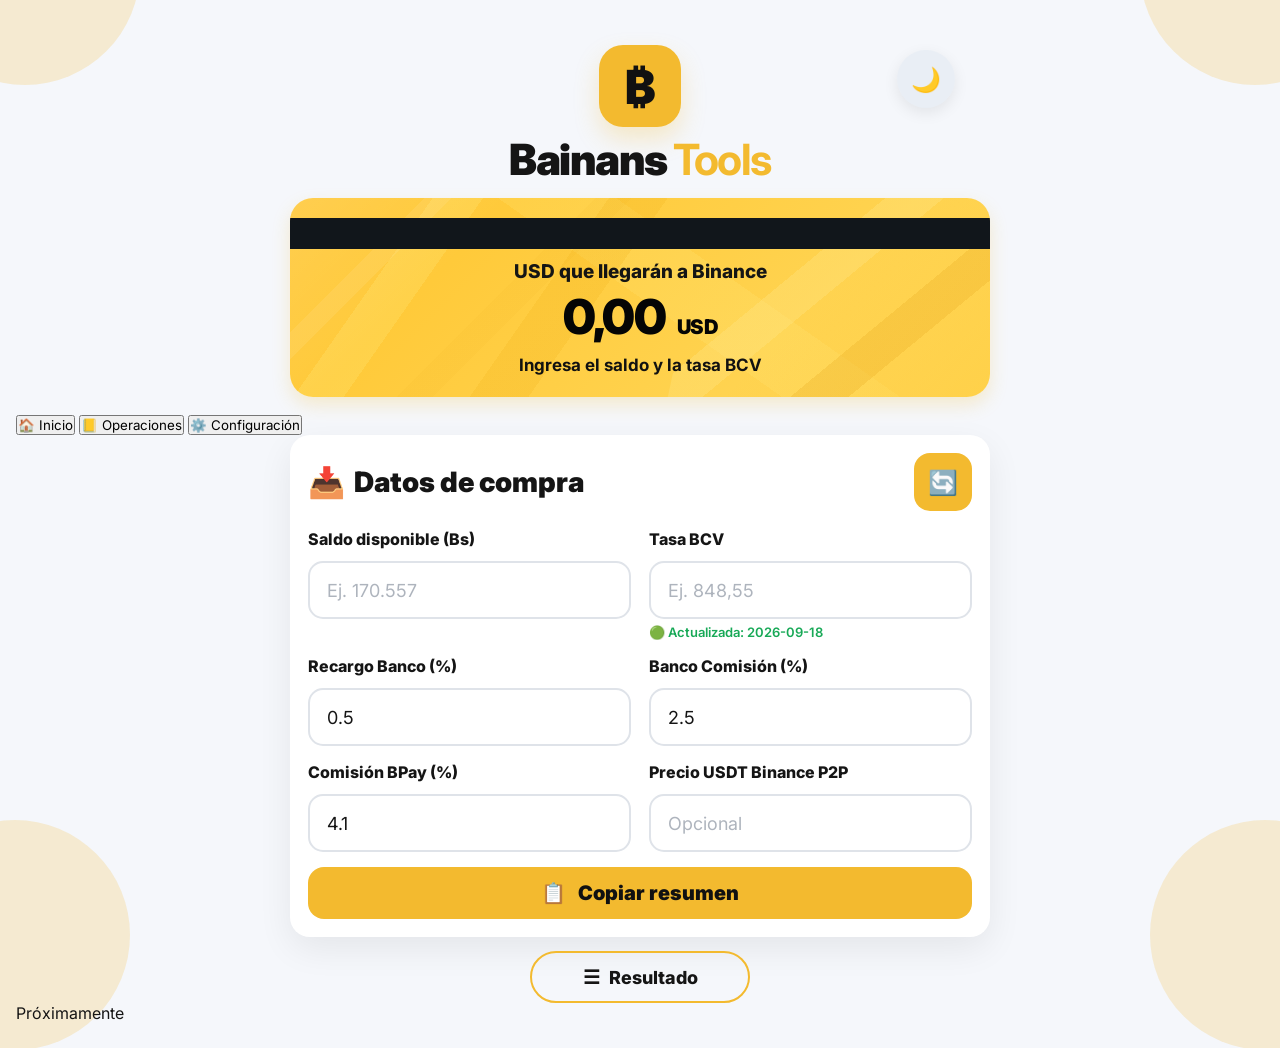
==== commit 474abe17: "Refactor index.html structure and navigation" ====
--- a/index.html
+++ b/index.html
@@ -69,7 +69,10 @@
          RESULTADO PRINCIPAL
     ========================== -->
 
-    <section class="hero-card">
+    <section
+        class="hero-card"
+        id="inicio"
+    >
 
 
         <div class="hero-line"></div>
@@ -110,6 +113,77 @@
 
 
     <!-- =========================
+         NAVEGACIÓN PRINCIPAL
+    ========================== -->
+
+    <nav
+        class="quick-nav"
+        aria-label="Navegación principal"
+    >
+
+        <!-- INICIO -->
+
+        <button
+            class="nav-item activo"
+            id="navInicio"
+            type="button"
+        >
+
+            <span class="nav-icon">
+                🏠
+            </span>
+
+            <span class="nav-text">
+                Inicio
+            </span>
+
+        </button>
+
+
+
+        <!-- OPERACIONES -->
+
+        <button
+            class="nav-item"
+            id="navOperaciones"
+            type="button"
+        >
+
+            <span class="nav-icon">
+                📒
+            </span>
+
+            <span class="nav-text">
+                Operaciones
+            </span>
+
+        </button>
+
+
+
+        <!-- CONFIGURACIÓN -->
+
+        <button
+            class="nav-item"
+            id="navConfiguracion"
+            type="button"
+        >
+
+            <span class="nav-icon">
+                ⚙️
+            </span>
+
+            <span class="nav-text">
+                Configuración
+            </span>
+
+        </button>
+
+    </nav>
+
+
+
+    <!-- =========================
          CONTENIDO
     ========================== -->
 
@@ -120,7 +194,10 @@
              DATOS DE COMPRA
         ========================== -->
 
-        <section class="card datos-card">
+        <section
+            class="card datos-card"
+            id="datosCompra"
+        >
 
 
             <div class="datos-header">
@@ -476,6 +553,21 @@
     </main>
 
 
+
+    <!-- =========================
+         AVISO / TOAST
+    ========================== -->
+
+    <div
+        id="toast"
+        role="status"
+        aria-live="polite"
+    >
+        Próximamente
+    </div>
+
+
+
     <script src="script.js"></script>
 
 </body>
--- a/style.css
+++ b/style.css
@@ -518,8 +518,38 @@
     margin-bottom: 14px;
 
     color: #050505;
-}
-
+
+    white-space: nowrap;
+
+}
+
+
+/* =========================
+   NÚMERO Y MONEDA
+========================= */
+
+.hero-card h1 #heroUsdNumero {
+
+    font-size: 1em;
+
+    font-weight: 900;
+
+}
+
+
+.hero-card h1 small {
+
+    font-size: .42em;
+
+    font-weight: 900;
+
+    letter-spacing: -0.5px;
+
+    margin-left: 4px;
+
+    vertical-align: baseline;
+
+}
 
 .hero-card p {
 
@@ -1220,12 +1250,32 @@
 
     .hero-card h1 {
 
-        font-size: 37px;
-
-        margin-bottom: 7px;
-
-        letter-spacing: -1.2px;
-    }
+    font-size: 37px;
+
+    margin-bottom: 7px;
+
+    letter-spacing: -1.2px;
+
+    white-space: nowrap;
+}
+
+
+.hero-card h1 #heroUsdNumero {
+
+    font-size: 1em;
+
+}
+
+
+.hero-card h1 small {
+
+    font-size: .42em;
+
+    margin-left: 3px;
+
+    letter-spacing: -0.5px;
+
+}
 
 
     .hero-card p {
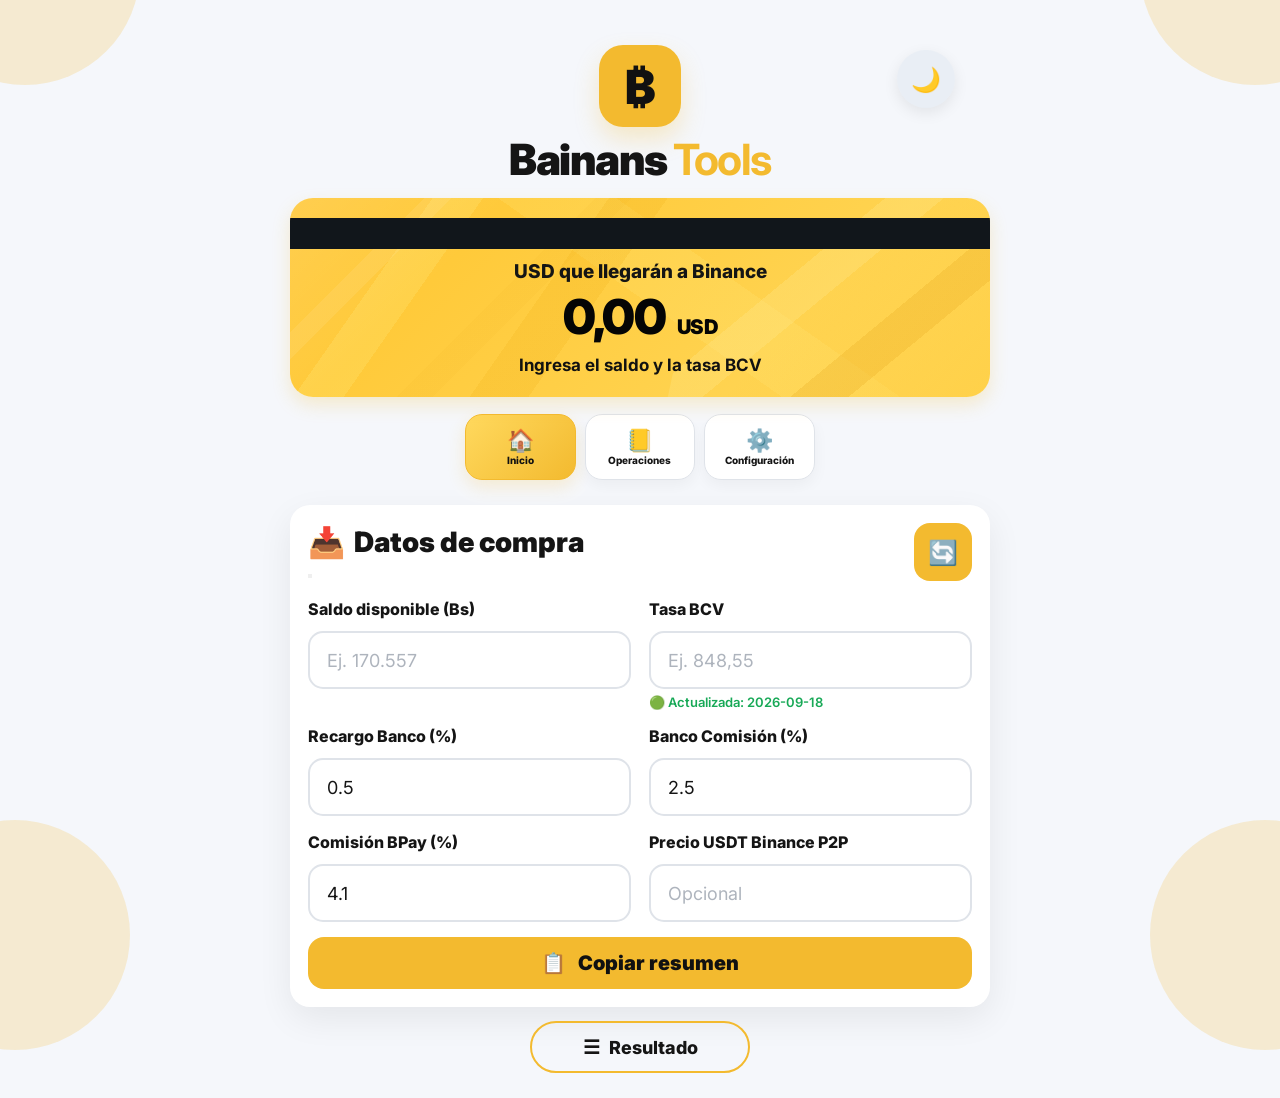
==== commit 09bf81c0: "Refactor index.html structure and content" ====
--- a/index.html
+++ b/index.html
@@ -26,7 +26,7 @@
 <body>
 
 
-    <!-- DECORACIÓN DEL FONDO -->
+    <!-- DECORACIÓN -->
 
     <div class="decor decor-1"></div>
     <div class="decor decor-2"></div>
@@ -49,8 +49,6 @@
             <span>Bainans</span> <strong>Tools</strong>
         </h1>
 
-
-        <!-- BOTÓN MODO -->
 
         <button
             id="modo"
@@ -74,22 +72,14 @@
         id="inicio"
     >
 
-
         <div class="hero-line"></div>
 
-
-        <span class="hero-icon">
-            
-        </span>
-
+        <span class="hero-icon"></span>
 
         <h2>
             USD que llegarán a Binance
         </h2>
 
-
-        <!-- MONTO PRINCIPAL -->
-
         <h1 id="heroUsd">
 
             <span id="heroUsdNumero">
@@ -102,26 +92,22 @@
 
         </h1>
 
-
         <p id="heroEstado">
             Ingresa el saldo y la tasa BCV
         </p>
 
-
     </section>
 
 
 
     <!-- =========================
-         NAVEGACIÓN PRINCIPAL
+         NAVEGACIÓN
     ========================== -->
 
     <nav
         class="quick-nav"
         aria-label="Navegación principal"
     >
-
-        <!-- INICIO -->
 
         <button
             class="nav-item activo"
@@ -140,9 +126,6 @@
         </button>
 
 
-
-        <!-- OPERACIONES -->
-
         <button
             class="nav-item"
             id="navOperaciones"
@@ -160,9 +143,6 @@
         </button>
 
 
-
-        <!-- CONFIGURACIÓN -->
-
         <button
             class="nav-item"
             id="navConfiguracion"
@@ -191,7 +171,7 @@
 
 
         <!-- =========================
-             DATOS DE COMPRA
+             DATOS / CALCULAR
         ========================== -->
 
         <section
@@ -199,14 +179,36 @@
             id="datosCompra"
         >
 
-
             <div class="datos-header">
 
-                <h2>
-                    <span class="section-icon">📥</span>
-                    Datos de compra
-                </h2>
-
+
+                <div class="titulo-modo">
+
+                    <h2 id="datosTitulo">
+                        <span class="section-icon">📥</span>
+                        Datos de compra
+                    </h2>
+
+
+                    <!-- INTERRUPTOR -->
+
+                    <button
+                        id="modoCalculo"
+                        class="switch-modo"
+                        type="button"
+                        aria-label="Cambiar modo de cálculo"
+                        title="Cambiar modo"
+                    >
+
+                        <span class="switch-circulo"></span>
+
+                    </button>
+
+                </div>
+
+
+
+                <!-- ACTUALIZAR BCV -->
 
                 <button
                     id="actualizarBCV"
@@ -223,11 +225,11 @@
             <div class="inputs-grid">
 
 
-                <!-- SALDO -->
+                <!-- SALDO / CUÁNTO GANO -->
 
                 <div class="input-group">
 
-                    <label for="saldo">
+                    <label for="saldo" id="saldoLabel">
                         Saldo disponible (Bs)
                     </label>
 
@@ -291,7 +293,7 @@
 
 
 
-                <!-- BDV -->
+                <!-- BANCO -->
 
                 <div class="input-group">
 
@@ -363,8 +365,13 @@
                 id="copiar"
                 type="button"
             >
+
                 <span>📋</span>
-                Copiar resumen
+
+                <span id="textoCopiar">
+                    Copiar resumen
+                </span>
+
             </button>
 
 
@@ -397,8 +404,13 @@
             </div>
 
 
-            <div class="result-grid">
-
+
+            <!-- RESULTADOS MODO COMPRA -->
+
+            <div
+                class="result-grid resultados-compra"
+                id="resultadosCompra"
+            >
 
                 <div class="result-card">
 
@@ -527,16 +539,122 @@
 
                 </div>
 
-
             </div>
+
+
+
+            <!-- RESULTADOS MODO GANANCIA -->
+
+            <div
+                class="result-grid resultados-ganancia"
+                id="resultadosGanancia"
+            >
+
+                <div class="result-card">
+
+                    <span class="titulo">
+                        Tasa final
+                    </span>
+
+                    <span
+                        class="valor"
+                        id="ganTasaFinal"
+                    >
+                        --
+                    </span>
+
+                </div>
+
+
+                <div class="result-card">
+
+                    <span class="titulo">
+                        Bs necesarios
+                    </span>
+
+                    <span
+                        class="valor"
+                        id="bsNecesarios"
+                    >
+                        --
+                    </span>
+
+                </div>
+
+
+                <div class="result-card">
+
+                    <span class="titulo">
+                        Tasa banco – Binance
+                    </span>
+
+                    <span
+                        class="valor"
+                        id="tasaBancoBinance"
+                    >
+                        --
+                    </span>
+
+                </div>
+
+
+                <div class="result-card">
+
+                    <span class="titulo">
+                        USDT de venta usado
+                    </span>
+
+                    <span
+                        class="valor"
+                        id="usdtVentaUsado"
+                    >
+                        --
+                    </span>
+
+                </div>
+
+
+                <div class="result-card resultado-ganancia">
+
+                    <span class="titulo">
+                        Ganancia
+                    </span>
+
+                    <span
+                        class="valor"
+                        id="ganancia"
+                    >
+                        --
+                    </span>
+
+                </div>
+
+
+                <div class="result-card resultado-roi">
+
+                    <span class="titulo">
+                        ROI
+                    </span>
+
+                    <span
+                        class="valor"
+                        id="roi"
+                    >
+                        --
+                    </span>
+
+                </div>
+
+            </div>
+
 
 
             <div id="estado">
                 ⚪ Esperando cálculo
             </div>
 
-
         </section>
+
 
 
         <!-- BOTÓN RESULTADO -->
@@ -545,8 +663,11 @@
             id="mostrarResultados"
             type="button"
         >
+
             <span>☰</span>
+
             Resultado
+
         </button>
 
 
@@ -554,9 +675,7 @@
 
 
 
-    <!-- =========================
-         AVISO / TOAST
-    ========================== -->
+    <!-- TOAST -->
 
     <div
         id="toast"
--- a/style.css
+++ b/style.css
@@ -283,6 +283,16 @@
     box-shadow:
         0 5px 15px
         rgba(0,0,0,.08);
+
+    transition:
+        transform .2s ease,
+        background .3s ease;
+}
+
+
+#modo:hover {
+
+    transform: scale(1.05);
 }
 
 
@@ -324,8 +334,16 @@
     overflow: hidden;
 
     /*
+       EFECTO 3D
+    */
+
+    transform-style: preserve-3d;
+
+    animation:
+        flotarGiro 5s ease-in-out infinite;
+
+    /*
        FONDO GEOMÉTRICO
-       Inspirado en la segunda imagen
     */
 
     background:
@@ -375,6 +393,115 @@
         rgba(243,186,47,.22);
 }
 
+@keyframes flotarGiro {
+
+    0% {
+        transform:
+            perspective(1000px)
+            rotateY(0deg);
+    }
+
+    25% {
+        transform:
+            perspective(1000px)
+            rotateY(-9deg);
+    }
+
+    50% {
+        transform:
+            perspective(1000px)
+            rotateY(0deg);
+    }
+
+    75% {
+        transform:
+            perspective(1000px)
+            rotateY(9deg);
+    }
+
+    100% {
+        transform:
+            perspective(1000px)
+            rotateY(0deg);
+    }
+
+}
+
+
+/* =========================================
+   ANIMACIÓN DE FLOTACIÓN
+========================================= */
+
+@keyframes heroFlotar {
+
+    0% {
+
+        transform:
+            translateY(0)
+            rotate(0deg);
+
+        box-shadow:
+            0 12px 25px
+            rgba(243,186,47,.22);
+    }
+
+
+    25% {
+
+        transform:
+            translateY(-4px)
+            rotate(-1deg);
+
+        box-shadow:
+            0 17px 30px
+            rgba(243,186,47,.26);
+    }
+
+
+    50% {
+
+        transform:
+            translateY(0)
+            rotate(0.8deg);
+
+        box-shadow:
+            0 11px 23px
+            rgba(243,186,47,.20);
+    }
+
+
+    75% {
+
+        transform:
+            translateY(-4px)
+            rotate(-0.8deg);
+
+        box-shadow:
+            0 17px 30px
+            rgba(243,186,47,.26);
+    }
+
+
+    100% {
+
+        transform:
+            translateY(0)
+            rotate(0deg);
+
+        box-shadow:
+            0 12px 25px
+            rgba(243,186,47,.22);
+    }
+
+}
+
+
+.hero-card:hover {
+
+    animation-play-state: paused;
+
+}
+
 
 /*
    CAPAS GEOMÉTRICAS ADICIONALES
@@ -435,7 +562,8 @@
             transparent 65%
         );
 
-    transform: skewX(-12deg);
+    transform:
+        skewX(-12deg);
 }
 
 
@@ -520,7 +648,6 @@
     color: #050505;
 
     white-space: nowrap;
-
 }
 
 
@@ -533,7 +660,6 @@
     font-size: 1em;
 
     font-weight: 900;
-
 }
 
 
@@ -548,8 +674,8 @@
     margin-left: 4px;
 
     vertical-align: baseline;
-
-}
+}
+
 
 .hero-card p {
 
@@ -560,6 +686,146 @@
     font-size: 17px;
 
     font-weight: 700;
+
+    color: #111;
+}
+
+
+/* =========================================
+   NAVEGACIÓN RÁPIDA
+========================================= */
+
+.quick-nav {
+
+    width: 100%;
+
+    max-width: 350px;
+
+    margin:
+        14px
+        auto
+        22px;
+
+    display: grid;
+
+    grid-template-columns:
+        repeat(3, 1fr);
+
+    gap: 9px;
+}
+
+
+.nav-item {
+
+    min-width: 0;
+
+    height: 66px;
+
+    padding:
+        7px
+        5px;
+
+    border:
+        1.5px solid
+        var(--border);
+
+    border-radius: 17px;
+
+    background: var(--card);
+
+    color: var(--text);
+
+    display: flex;
+
+    flex-direction: column;
+
+    align-items: center;
+
+    justify-content: center;
+
+    gap: 3px;
+
+    cursor: pointer;
+
+    box-shadow:
+        0 6px 16px
+        rgba(0,0,0,.045);
+
+    transition:
+        transform .2s ease,
+        background .2s ease,
+        border-color .2s ease,
+        box-shadow .2s ease;
+}
+
+
+.nav-item:hover {
+
+    transform:
+        translateY(-2px);
+
+    border-color:
+        var(--primary);
+
+    box-shadow:
+        0 9px 20px
+        rgba(243,186,47,.13);
+}
+
+
+.nav-item:active {
+
+    transform:
+        scale(.96);
+}
+
+
+.nav-item.activo {
+
+    background:
+        linear-gradient(
+            135deg,
+            #ffd95e,
+            #f3ba2f
+        );
+
+    border-color:
+        var(--primary);
+
+    color: #111;
+
+    box-shadow:
+        0 7px 18px
+        rgba(243,186,47,.20);
+}
+
+
+.nav-icon {
+
+    font-size: 22px;
+
+    line-height: 1;
+}
+
+
+.nav-text {
+
+    font-size: 10px;
+
+    font-weight: 800;
+
+    white-space: nowrap;
+}
+
+
+body.dark .nav-item {
+
+    box-shadow:
+        none;
+}
+
+
+body.dark .nav-item.activo {
 
     color: #111;
 }
@@ -905,13 +1171,15 @@
 
 #copiar:hover {
 
-    transform: translateY(-2px);
+    transform:
+        translateY(-2px);
 }
 
 
 #copiar:active {
 
-    transform: scale(.98);
+    transform:
+        scale(.98);
 }
 
 
@@ -994,14 +1262,16 @@
 
         opacity: 0;
 
-        transform: translateY(8px);
+        transform:
+            translateY(8px);
     }
 
     to {
 
         opacity: 1;
 
-        transform: translateY(0);
+        transform:
+            translateY(0);
     }
 }
 
@@ -1117,6 +1387,66 @@
 
 
 /* =========================================
+   TOAST
+========================================= */
+
+#toast {
+
+    position: fixed;
+
+    left: 50%;
+
+    bottom: 24px;
+
+    z-index: 100;
+
+    min-width: 230px;
+
+    max-width: calc(100% - 40px);
+
+    padding:
+        12px
+        18px;
+
+    border-radius: 14px;
+
+    background: #11161b;
+
+    color: #fff;
+
+    text-align: center;
+
+    font-size: 13px;
+
+    font-weight: 700;
+
+    box-shadow:
+        0 10px 30px
+        rgba(0,0,0,.20);
+
+    opacity: 0;
+
+    pointer-events: none;
+
+    transform:
+        translate(-50%, 15px);
+
+    transition:
+        opacity .25s ease,
+        transform .25s ease;
+}
+
+
+#toast.visible {
+
+    opacity: 1;
+
+    transform:
+        translate(-50%, 0);
+}
+
+
+/* =========================================
    DESKTOP
 ========================================= */
 
@@ -1133,6 +1463,15 @@
 
         max-width: 700px;
     }
+
+
+    .quick-nav {
+
+        margin-top: 17px;
+
+        margin-bottom: 25px;
+    }
+
 }
 
 
@@ -1203,13 +1542,14 @@
 
     .hero-card {
 
-        width: calc(100% - 140px);
+        width:
+            calc(100% - 140px);
 
         max-width: 540px;
 
         margin:
             0 auto
-            25px;
+            10px;
 
         padding:
             30px
@@ -1250,37 +1590,73 @@
 
     .hero-card h1 {
 
-    font-size: 37px;
-
-    margin-bottom: 7px;
-
-    letter-spacing: -1.2px;
-
-    white-space: nowrap;
-}
-
-
-.hero-card h1 #heroUsdNumero {
-
-    font-size: 1em;
-
-}
-
-
-.hero-card h1 small {
-
-    font-size: .42em;
-
-    margin-left: 3px;
-
-    letter-spacing: -0.5px;
-
-}
+        font-size: 37px;
+
+        margin-bottom: 7px;
+
+        letter-spacing: -1.2px;
+
+        white-space: nowrap;
+    }
+
+
+    .hero-card h1 #heroUsdNumero {
+
+        font-size: 1em;
+    }
+
+
+    .hero-card h1 small {
+
+        font-size: .42em;
+
+        margin-left: 3px;
+
+        letter-spacing: -0.5px;
+    }
 
 
     .hero-card p {
 
         font-size: 13px;
+    }
+
+
+    /* NAVEGACIÓN */
+
+    .quick-nav {
+
+        max-width: 330px;
+
+        margin:
+            13px auto
+            20px;
+
+        gap: 7px;
+    }
+
+
+    .nav-item {
+
+        height: 59px;
+
+        border-radius: 15px;
+
+        padding:
+            5px
+            3px;
+    }
+
+
+    .nav-icon {
+
+        font-size: 20px;
+    }
+
+
+    .nav-text {
+
+        font-size: 9px;
     }
 
 
@@ -1449,6 +1825,19 @@
 
         padding: 18px;
     }
+
+
+    /* TOAST */
+
+    #toast {
+
+        bottom: 18px;
+
+        font-size: 12px;
+
+        min-width: 210px;
+    }
+
 }
 
 
@@ -1488,4 +1877,48 @@
 
         font-size: 15px;
     }
-}
+
+
+    .quick-nav {
+
+        max-width: 305px;
+
+        gap: 5px;
+    }
+
+
+    .nav-item {
+
+        height: 56px;
+
+        border-radius: 14px;
+    }
+
+
+    .nav-icon {
+
+        font-size: 19px;
+    }
+
+
+    .nav-text {
+
+        font-size: 8px;
+    }
+
+}
+
+
+/* =========================================
+   REDUCIR MOVIMIENTO
+   Accesibilidad
+========================================= */
+
+@media (prefers-reduced-motion: reduce) {
+
+    .hero-card {
+
+        animation: none;
+    }
+
+}
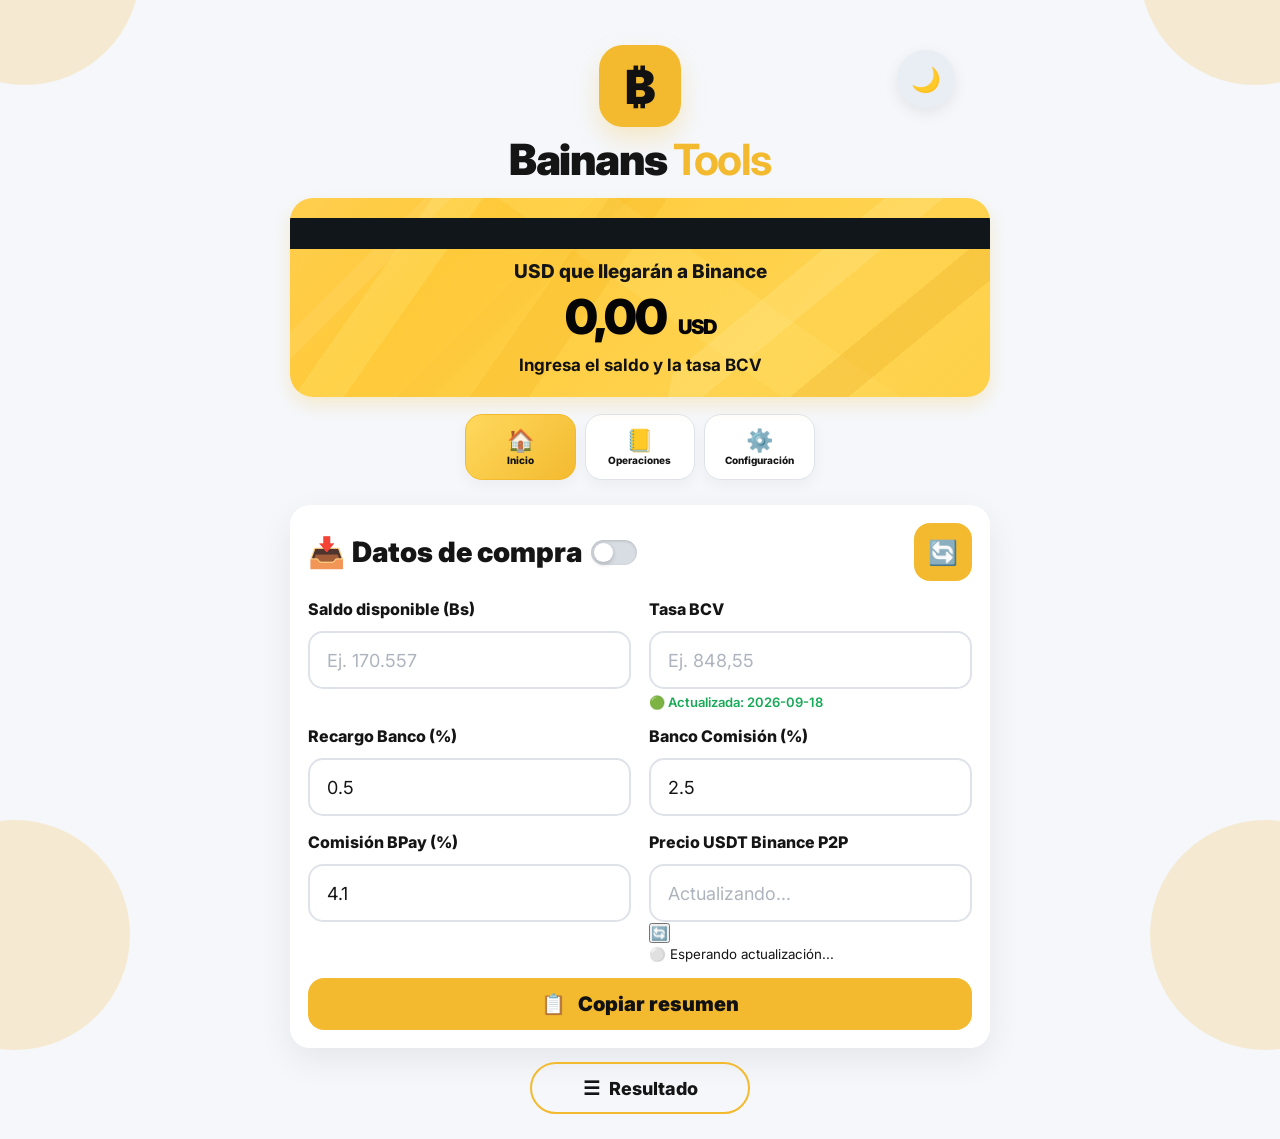
==== commit cd74e3cd: "Fix HTML formatting and structure" ====
--- a/index.html
+++ b/index.html
@@ -337,22 +337,30 @@
 
                 <!-- P2P -->
 
-                <div class="input-group">
-
-                    <label for="p2p">
-                        Precio USDT Binance P2P
-                    </label>
-
-
-                    <input
-                        type="number"
-                        id="p2p"
-                        placeholder="Opcional"
-                        step="0.01"
-                        min="0"
-                    >
-
-                </div>
+                <div class="input-group p2p-group">
+  <label for="p2p">Precio USDT Binance P2P</label>
+
+  <div class="p2p-input-wrap">
+    <input
+      type="text"
+      id="p2p"
+      placeholder="Actualizando..."
+      readonly
+    >
+
+    <button
+      id="actualizarP2P"
+      type="button"
+      title="Actualizar precio P2P"
+    >
+      🔄
+    </button>
+  </div>
+
+  <small id="p2pEstado" class="p2p-estado">
+    ⚪ Esperando actualización...
+  </small>
+</div>
 
 
             </div>
--- a/style.css
+++ b/style.css
@@ -1,8 +1,3 @@
-/* =========================================
-   BAINANS TOOLS
-   DISEÑO PRINCIPAL
-========================================= */
-
 @import url(
     'https://fonts.googleapis.com/css2?family=Inter:wght@400;500;600;700;800;900&display=swap'
 );
@@ -15,23 +10,18 @@
 :root {
 
     --bg: #f5f7fb;
-
     --card: #ffffff;
-
     --input: #ffffff;
 
     --primary: #f3ba2f;
-
     --primary-2: #ffd95e;
 
     --text: #151515;
-
     --sub: #737984;
 
     --border: #dfe3e9;
 
     --success: #18a957;
-
     --danger: #e04b4b;
 
     --dark: #101318;
@@ -50,19 +40,15 @@
 body.dark {
 
     --bg: #080c10;
-
     --card: #0e151b;
-
     --input: #101a22;
 
     --text: #f4f7fb;
-
     --sub: #8c9aa8;
 
     --border: #233a4c;
 
-    --shadow:
-        none;
+    --shadow: none;
 }
 
 
@@ -73,9 +59,7 @@
 * {
 
     margin: 0;
-
     padding: 0;
-
     box-sizing: border-box;
 
     font-family:
@@ -93,7 +77,6 @@
     min-height: 100vh;
 
     background: var(--bg);
-
     color: var(--text);
 
     padding:
@@ -110,7 +93,7 @@
 
 
 /* =========================================
-   DECORACIÓN DEL FONDO
+   DECORACIÓN
 ========================================= */
 
 .decor {
@@ -118,13 +101,11 @@
     position: fixed;
 
     width: 230px;
-
     height: 230px;
 
     border-radius: 50%;
 
-    background:
-        var(--primary);
+    background: var(--primary);
 
     opacity: .20;
 
@@ -135,39 +116,30 @@
 
 
 .decor-1 {
-
     top: -145px;
-
     left: -90px;
 }
 
 
 .decor-2 {
-
     top: -145px;
-
     right: -90px;
 }
 
 
 .decor-3 {
-
     bottom: -150px;
-
     left: -100px;
 }
 
 
 .decor-4 {
-
     bottom: -150px;
-
     right: -100px;
 }
 
 
 body.dark .decor {
-
     opacity: .28;
 }
 
@@ -193,7 +165,6 @@
 .logo {
 
     width: 82px;
-
     height: 82px;
 
     margin:
@@ -205,7 +176,6 @@
     display: flex;
 
     align-items: center;
-
     justify-content: center;
 
     background: var(--primary);
@@ -213,7 +183,6 @@
     color: #111;
 
     font-size: 47px;
-
     font-weight: 900;
 
     box-shadow:
@@ -235,19 +204,17 @@
 
 
 .app-header h1 span {
-
     color: var(--text);
 }
 
 
 .app-header h1 strong {
-
     color: var(--primary);
 }
 
 
 /* =========================================
-   BOTÓN MODO
+   MODO OSCURO
 ========================================= */
 
 #modo {
@@ -255,17 +222,15 @@
     position: absolute;
 
     right: -5px;
-
     top: 5px;
 
     width: 58px;
-
     height: 58px;
 
+    border: none;
+
     border-radius: 50%;
 
-    border: none;
-
     background: #e9eef5;
 
     color: #111;
@@ -275,7 +240,6 @@
     display: flex;
 
     align-items: center;
-
     justify-content: center;
 
     cursor: pointer;
@@ -291,7 +255,6 @@
 
 
 #modo:hover {
-
     transform: scale(1.05);
 }
 
@@ -309,7 +272,7 @@
 
 
 /* =========================================
-   HERO / TARJETA PRINCIPAL
+   HERO
 ========================================= */
 
 .hero-card {
@@ -333,30 +296,20 @@
 
     overflow: hidden;
 
-    /*
-       EFECTO 3D
-    */
-
-    transform-style: preserve-3d;
-
     animation:
         flotarGiro 5s ease-in-out infinite;
 
-    /*
-       FONDO GEOMÉTRICO
-    */
-
     background:
 
         linear-gradient(
             135deg,
-            rgba(255,255,255,.16) 0%,
+            rgba(255,255,255,.16),
             transparent 25%
         ),
 
         linear-gradient(
             315deg,
-            rgba(255,190,25,.30) 0%,
+            rgba(255,190,25,.30),
             transparent 30%
         ),
 
@@ -393,6 +346,7 @@
         rgba(243,186,47,.22);
 }
 
+
 @keyframes flotarGiro {
 
     0% {
@@ -404,7 +358,7 @@
     25% {
         transform:
             perspective(1000px)
-            rotateY(-9deg);
+            rotateY(-3deg);
     }
 
     50% {
@@ -416,7 +370,7 @@
     75% {
         transform:
             perspective(1000px)
-            rotateY(9deg);
+            rotateY(3deg);
     }
 
     100% {
@@ -427,85 +381,6 @@
 
 }
 
-
-/* =========================================
-   ANIMACIÓN DE FLOTACIÓN
-========================================= */
-
-@keyframes heroFlotar {
-
-    0% {
-
-        transform:
-            translateY(0)
-            rotate(0deg);
-
-        box-shadow:
-            0 12px 25px
-            rgba(243,186,47,.22);
-    }
-
-
-    25% {
-
-        transform:
-            translateY(-4px)
-            rotate(-1deg);
-
-        box-shadow:
-            0 17px 30px
-            rgba(243,186,47,.26);
-    }
-
-
-    50% {
-
-        transform:
-            translateY(0)
-            rotate(0.8deg);
-
-        box-shadow:
-            0 11px 23px
-            rgba(243,186,47,.20);
-    }
-
-
-    75% {
-
-        transform:
-            translateY(-4px)
-            rotate(-0.8deg);
-
-        box-shadow:
-            0 17px 30px
-            rgba(243,186,47,.26);
-    }
-
-
-    100% {
-
-        transform:
-            translateY(0)
-            rotate(0deg);
-
-        box-shadow:
-            0 12px 25px
-            rgba(243,186,47,.22);
-    }
-
-}
-
-
-.hero-card:hover {
-
-    animation-play-state: paused;
-
-}
-
-
-/*
-   CAPAS GEOMÉTRICAS ADICIONALES
-*/
 
 .hero-card::before {
 
@@ -529,7 +404,6 @@
             rgba(230,164,20,.12) 34% 38%,
             transparent 38% 100%
         );
-
 }
 
 
@@ -540,11 +414,9 @@
     position: absolute;
 
     width: 55%;
-
     height: 100%;
 
     top: 0;
-
     right: -12%;
 
     pointer-events: none;
@@ -578,7 +450,6 @@
     top: 20px;
 
     left: 0;
-
     right: 0;
 
     height: 31px;
@@ -586,15 +457,11 @@
     background: #11161b;
 
     z-index: 2;
-
-    box-shadow:
-        0 1px 0
-        rgba(255,255,255,.04);
-}
-
-
-/* =========================================
-   CONTENIDO HERO
+}
+
+
+/* =========================================
+   HERO CONTENIDO
 ========================================= */
 
 .hero-icon {
@@ -625,10 +492,6 @@
 }
 
 
-/*
-   MONTO PRINCIPAL
-*/
-
 .hero-card h1 {
 
     position: relative;
@@ -651,10 +514,6 @@
 }
 
 
-/* =========================
-   NÚMERO Y MONEDA
-========================= */
-
 .hero-card h1 #heroUsdNumero {
 
     font-size: 1em;
@@ -669,11 +528,7 @@
 
     font-weight: 900;
 
-    letter-spacing: -0.5px;
-
     margin-left: 4px;
-
-    vertical-align: baseline;
 }
 
 
@@ -692,7 +547,7 @@
 
 
 /* =========================================
-   NAVEGACIÓN RÁPIDA
+   NAVEGACIÓN
 ========================================= */
 
 .quick-nav {
@@ -702,8 +557,7 @@
     max-width: 350px;
 
     margin:
-        14px
-        auto
+        14px auto
         22px;
 
     display: grid;
@@ -751,11 +605,7 @@
         0 6px 16px
         rgba(0,0,0,.045);
 
-    transition:
-        transform .2s ease,
-        background .2s ease,
-        border-color .2s ease,
-        box-shadow .2s ease;
+    transition: .2s ease;
 }
 
 
@@ -766,17 +616,11 @@
 
     border-color:
         var(--primary);
-
-    box-shadow:
-        0 9px 20px
-        rgba(243,186,47,.13);
 }
 
 
 .nav-item:active {
-
-    transform:
-        scale(.96);
+    transform: scale(.96);
 }
 
 
@@ -793,10 +637,6 @@
         var(--primary);
 
     color: #111;
-
-    box-shadow:
-        0 7px 18px
-        rgba(243,186,47,.20);
 }
 
 
@@ -819,15 +659,7 @@
 
 
 body.dark .nav-item {
-
-    box-shadow:
-        none;
-}
-
-
-body.dark .nav-item.activo {
-
-    color: #111;
+    box-shadow: none;
 }
 
 
@@ -872,7 +704,7 @@
 
 
 /* =========================================
-   DATOS DE COMPRA
+   DATOS
 ========================================= */
 
 .datos-card {
@@ -893,32 +725,135 @@
 }
 
 
+.titulo-modo {
+
+    display: flex;
+
+    align-items: center;
+
+    gap: 9px;
+
+    min-width: 0;
+}
+
+
 .datos-header h2 {
 
     display: flex;
 
     align-items: center;
 
-    gap: 9px;
+    gap: 7px;
 
     font-size: 28px;
 
     font-weight: 900;
+
+    white-space: nowrap;
 }
 
 
 .section-icon {
-
     font-size: 30px;
 }
 
 
+/* =========================================
+   INTERRUPTOR
+========================================= */
+
+.switch-modo {
+
+    position: relative;
+
+    width: 46px;
+    height: 25px;
+
+    flex-shrink: 0;
+
+    border: none;
+
+    border-radius: 20px;
+
+    background: #d8dde3;
+
+    cursor: pointer;
+
+    transition:
+        background .25s ease,
+        transform .2s ease;
+}
+
+
+.switch-modo::before {
+
+    content: "";
+
+    position: absolute;
+
+    inset: 0;
+
+    border-radius: inherit;
+
+    box-shadow:
+        inset 0 1px 3px
+        rgba(0,0,0,.16);
+}
+
+
+.switch-circulo {
+
+    position: absolute;
+
+    width: 19px;
+    height: 19px;
+
+    top: 3px;
+    left: 3px;
+
+    border-radius: 50%;
+
+    background: #fff;
+
+    box-shadow:
+        0 2px 5px
+        rgba(0,0,0,.20);
+
+    transition:
+        transform .25s ease;
+}
+
+
+.switch-modo.activo {
+
+    background: var(--primary);
+}
+
+
+.switch-modo.activo
+.switch-circulo {
+
+    transform:
+        translateX(21px);
+}
+
+
+.switch-modo:active {
+    transform: scale(.94);
+}
+
+
+/* =========================================
+   BOTÓN BCV
+========================================= */
+
 #actualizarBCV {
 
     width: 58px;
-
     height: 58px;
 
+    flex-shrink: 0;
+
     border: none;
 
     border-radius: 16px;
@@ -932,7 +867,6 @@
     display: flex;
 
     align-items: center;
-
     justify-content: center;
 
     transition: .2s ease;
@@ -940,13 +874,11 @@
 
 
 #actualizarBCV:hover {
-
     transform: scale(1.05);
 }
 
 
 #actualizarBCV:active {
-
     transform: scale(.94);
 }
 
@@ -967,6 +899,7 @@
     to {
         transform: rotate(360deg);
     }
+
 }
 
 
@@ -988,7 +921,6 @@
 
 
 .input-group {
-
     min-width: 0;
 }
 
@@ -1001,8 +933,6 @@
 
     min-height: 28px;
 
-    gap: 7px;
-
     margin-bottom: 8px;
 
     font-size: 16px;
@@ -1012,40 +942,6 @@
     font-weight: 800;
 
     color: var(--text);
-}
-
-
-.campo-icon {
-
-    font-size: 21px;
-
-    width: 25px;
-
-    text-align: center;
-
-    flex-shrink: 0;
-}
-
-
-.campo-icon.grande {
-
-    font-size: 30px;
-}
-
-
-.campo-icon.dinero {
-
-    color: #10b85a;
-
-    font-size: 29px;
-
-    font-weight: 900;
-}
-
-
-.segunda-linea {
-
-    margin-left: 32px;
 }
 
 
@@ -1079,7 +975,8 @@
 
 input:focus {
 
-    border-color: var(--primary);
+    border-color:
+        var(--primary);
 
     box-shadow:
         0 0 0 4px
@@ -1088,19 +985,17 @@
 
 
 input::placeholder {
-
     color: #aeb4bd;
 }
 
 
 body.dark input {
-
     color: #edf4fa;
 }
 
 
 /* =========================================
-   ESTADO BCV
+   BCV ESTADO
 ========================================= */
 
 #bcvEstado {
@@ -1119,14 +1014,7 @@
 }
 
 
-#bcvEstado.exito {
-
-    color: var(--success);
-}
-
-
 #bcvEstado.error {
-
     color: #db9200;
 }
 
@@ -1160,7 +1048,6 @@
     display: flex;
 
     align-items: center;
-
     justify-content: center;
 
     gap: 12px;
@@ -1170,16 +1057,12 @@
 
 
 #copiar:hover {
-
-    transform:
-        translateY(-2px);
+    transform: translateY(-2px);
 }
 
 
 #copiar:active {
-
-    transform:
-        scale(.98);
+    transform: scale(.98);
 }
 
 
@@ -1192,13 +1075,11 @@
     display: flex;
 
     align-items: center;
-
     justify-content: center;
 
     gap: 12px;
 
     width: 220px;
-
     height: 52px;
 
     margin:
@@ -1228,8 +1109,6 @@
     font-size: 19px;
 
     letter-spacing: -3px;
-
-    color: var(--text);
 }
 
 
@@ -1273,6 +1152,7 @@
         transform:
             translateY(0);
     }
+
 }
 
 
@@ -1299,7 +1179,6 @@
 #cerrarResultados {
 
     width: 38px;
-
     height: 38px;
 
     border: none;
@@ -1327,7 +1206,9 @@
 
 .result-card {
 
-    padding: 7px;
+    min-width: 0;
+
+    padding: 13px;
 
     border-radius: 15px;
 
@@ -1359,11 +1240,21 @@
 
     color: var(--success);
 
-    font-size: 10px;
+    font-size: 15px;
 
     font-weight: 900;
 
     word-break: break-word;
+}
+
+
+.resultado-ganancia .valor {
+    color: var(--success);
+}
+
+
+.resultado-roi .valor {
+    color: var(--primary);
 }
 
 
@@ -1395,14 +1286,14 @@
     position: fixed;
 
     left: 50%;
-
     bottom: 24px;
 
     z-index: 100;
 
     min-width: 230px;
 
-    max-width: calc(100% - 40px);
+    max-width:
+        calc(100% - 40px);
 
     padding:
         12px
@@ -1429,7 +1320,7 @@
     pointer-events: none;
 
     transform:
-        translate(-50%, 15px);
+        translate(-50%,15px);
 
     transition:
         opacity .25s ease,
@@ -1442,7 +1333,7 @@
     opacity: 1;
 
     transform:
-        translate(-50%, 0);
+        translate(-50%,0);
 }
 
 
@@ -1453,14 +1344,12 @@
 @media (min-width: 800px) {
 
     body {
-
         padding-top: 45px;
     }
 
 
     .hero-card,
     .container {
-
         max-width: 700px;
     }
 
@@ -1468,7 +1357,6 @@
     .quick-nav {
 
         margin-top: 17px;
-
         margin-bottom: 25px;
     }
 
@@ -1505,7 +1393,6 @@
     .logo {
 
         width: 58px;
-
         height: 58px;
 
         border-radius: 18px;
@@ -1527,11 +1414,9 @@
     #modo {
 
         width: 48px;
-
         height: 48px;
 
         right: 0;
-
         top: 0;
 
         font-size: 20px;
@@ -1584,10 +1469,6 @@
     }
 
 
-    /*
-       MONTO MÁS PEQUEÑO
-    */
-
     .hero-card h1 {
 
         font-size: 37px;
@@ -1595,29 +1476,10 @@
         margin-bottom: 7px;
 
         letter-spacing: -1.2px;
-
-        white-space: nowrap;
-    }
-
-
-    .hero-card h1 #heroUsdNumero {
-
-        font-size: 1em;
-    }
-
-
-    .hero-card h1 small {
-
-        font-size: .42em;
-
-        margin-left: 3px;
-
-        letter-spacing: -0.5px;
     }
 
 
     .hero-card p {
-
         font-size: 13px;
     }
 
@@ -1649,276 +1511,207 @@
 
 
     .nav-icon {
-
         font-size: 20px;
     }
 
 
     .nav-text {
-
         font-size: 9px;
     }
 
 
-    /* CONTENEDOR */
-
-    .container {
-
-        max-width: 600px;
-
-        margin:
-            0 auto;
-    }
-
-
     /* DATOS */
 
     .datos-card {
-
-        padding: 20px;
+        padding: 18px;
     }
 
 
     .datos-header {
-
         margin-bottom: 10px;
     }
 
 
     .datos-header h2 {
 
-        font-size: 21px;
-
-        gap: 7px;
+        font-size: 20px;
+
+        gap: 5px;
     }
 
 
     .section-icon {
-
-        font-size: 25px;
+        font-size: 22px;
+    }
+
+
+    .titulo-modo {
+        gap: 6px;
+    }
+
+
+    .switch-modo {
+
+        width: 42px;
+        height: 23px;
+    }
+
+
+    .switch-circulo {
+
+        width: 17px;
+        height: 17px;
+
+        top: 3px;
+        left: 3px;
+    }
+
+
+    .switch-modo.activo
+    .switch-circulo {
+
+        transform:
+            translateX(19px);
     }
 
 
     #actualizarBCV {
 
-        width: 30px;
-
-        height: 30px;
-
-        border-radius: 8px;
+        width: 45px;
+        height: 45px;
+
+        border-radius: 13px;
 
         font-size: 20px;
     }
 
 
-    /* CAMPOS */
+    /* INPUTS */
 
     .inputs-grid {
 
         column-gap: 12px;
 
-        row-gap: 8px;
+        row-gap: 10px;
     }
 
 
     .input-group label {
 
-        font-size: 12px;
-
-        gap: 5px;
-
-        margin-bottom: 5px;
-
         min-height: 24px;
-    }
-
-
-    .campo-icon {
-
-        font-size: 18px;
-
-        width: 22px;
-    }
-
-
-    .campo-icon.grande {
-
-        font-size: 27px;
-    }
-
-
-    .campo-icon.dinero {
-
-        font-size: 25px;
-    }
-
-
-    .segunda-linea {
-
-        margin-left: 27px;
+
+        margin-bottom: 6px;
+
+        font-size: 13px;
     }
 
 
     input {
 
-        height: 52px;
+        height: 53px;
 
         padding:
             0
-            10px;
+            13px;
+
+        border-radius: 13px;
+
+        font-size: 16px;
+    }
+
+
+    #bcvEstado {
+
+        font-size: 10px;
+
+        margin-top: 4px;
+    }
+
+
+    /* COPIAR */
+
+    #copiar {
+
+        height: 50px;
+
+        margin-top: 13px;
 
         border-radius: 14px;
 
-        font-size: 16px;
-    }
-
-
-    /* ESTADO BCV */
-
-    #bcvEstado {
-
-        margin-top: 3px;
-
-        min-height: 10px;
-
-        font-size: 8px;
-    }
-
-
-    /* COPIAR */
-
-    #copiar {
-
-        height: 48px;
-
-        margin-top: 12px;
-
-        border-radius: 14px;
-
-        font-size: 16px;
-
+        font-size: 17px;
+    }
+
+
+    /* RESULTADOS */
+
+    .resultados-card {
+
+        padding: 18px;
+
+        margin-top: 15px;
+    }
+
+
+    .resultados-header {
+
+        margin-bottom: 15px;
+    }
+
+
+    .resultados-header h2 {
+        font-size: 21px;
+    }
+
+
+    #cerrarResultados {
+
+        width: 34px;
+        height: 34px;
+    }
+
+
+    .result-grid {
         gap: 9px;
     }
 
 
-    /* RESULTADO */
+    .result-card {
+
+        padding: 10px;
+
+        border-radius: 12px;
+    }
+
+
+    .result-card .titulo {
+
+        font-size: 11px;
+
+        margin-bottom: 5px;
+    }
+
+
+    .result-card .valor {
+
+        font-size: 13px;
+    }
+
+
+    #estado {
+
+        font-size: 12px;
+
+        padding: 10px;
+    }
+
 
     #mostrarResultados {
 
-        width: 205px;
-
-        height: 48px;
-
-        margin:
-            12px auto
-            0;
+        width: 200px;
+
+        height: 50px;
 
         font-size: 17px;
     }
 
-
-    /* RESULTADOS */
-
-    .resultados-card {
-
-        margin-top: 15px;
-
-        padding: 18px;
-    }
-
-
-    /* TOAST */
-
-    #toast {
-
-        bottom: 18px;
-
-        font-size: 12px;
-
-        min-width: 210px;
-    }
-
-}
-
-
-/* =========================================
-   PANTALLAS MUY PEQUEÑAS
-========================================= */
-
-@media (max-width: 400px) {
-
-    .app-header h1 {
-
-        font-size: 29px;
-    }
-
-
-    .hero-card h1 {
-
-        font-size: 33px;
-    }
-
-
-    .datos-header h2 {
-
-        font-size: 22px;
-    }
-
-
-    .input-group label {
-
-        font-size: 13px;
-    }
-
-
-    input {
-
-        height: 45px;
-
-        font-size: 15px;
-    }
-
-
-    .quick-nav {
-
-        max-width: 305px;
-
-        gap: 5px;
-    }
-
-
-    .nav-item {
-
-        height: 56px;
-
-        border-radius: 14px;
-    }
-
-
-    .nav-icon {
-
-        font-size: 19px;
-    }
-
-
-    .nav-text {
-
-        font-size: 8px;
-    }
-
-}
-
-
-/* =========================================
-   REDUCIR MOVIMIENTO
-   Accesibilidad
-========================================= */
-
-@media (prefers-reduced-motion: reduce) {
-
-    .hero-card {
-
-        animation: none;
-    }
-
-}
+}
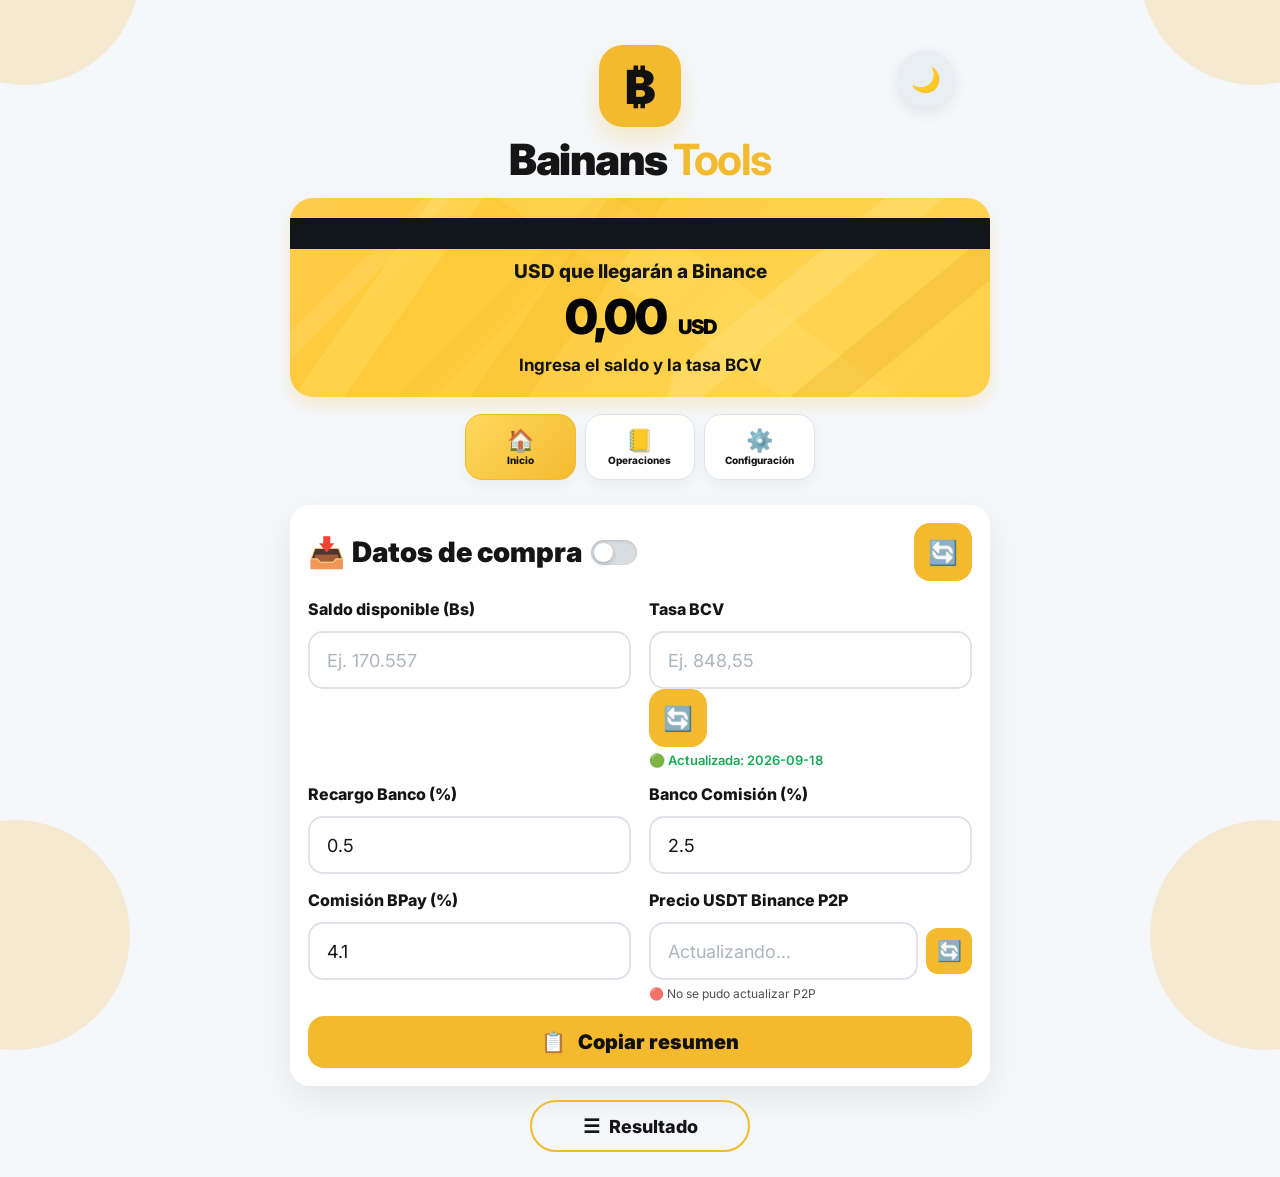
==== commit a38c9d5c: "Refactor index.html structure and content" ====
--- a/index.html
+++ b/index.html
@@ -248,28 +248,40 @@
 
                 <!-- BCV -->
 
-                <div class="input-group">
-
-                    <label for="bcv">
-                        Tasa BCV
-                    </label>
-
-
-                    <input
-                        type="text"
-                        id="bcv"
-                        inputmode="decimal"
-                        autocomplete="off"
-                        placeholder="Ej. 848,55"
-                    >
-
-
-                    <small id="bcvEstado">
-                        🟢 Actualizada: 2026-09-18
-                    </small>
-
-                </div>
-
+                <!-- BCV -->
+
+<div class="input-group">
+
+    <label for="bcv">
+        Tasa BCV
+    </label>
+
+    <div class="tasa-input-wrap">
+
+        <input
+            type="text"
+            id="bcv"
+            inputmode="decimal"
+            autocomplete="off"
+            placeholder="Ej. 848,55"
+        >
+
+        <button
+            id="actualizarBCV"
+            type="button"
+            title="Actualizar tasa BCV"
+            aria-label="Actualizar tasa BCV"
+        >
+            🔄
+        </button>
+
+    </div>
+
+    <small id="bcvEstado">
+        🟢 Actualizada: 2026-09-18
+    </small>
+
+</div>
 
 
                 <!-- RECARGO -->
--- a/style.css
+++ b/style.css
@@ -1715,3 +1715,66 @@
     }
 
 }
+
+/* ==============================
+   PRECIO P2P AUTOMÁTICO
+   ============================== */
+
+.p2p-group {
+  position: relative;
+}
+
+.p2p-input-wrap {
+  display: flex;
+  align-items: center;
+  gap: 8px;
+}
+
+.p2p-input-wrap input {
+  flex: 1;
+}
+
+#actualizarP2P {
+  width: 46px;
+  min-width: 46px;
+  height: 46px;
+  border: none;
+  border-radius: 12px;
+  background: var(--primary);
+  color: #111;
+  font-size: 20px;
+  font-weight: bold;
+  cursor: pointer;
+  transition: transform 0.2s ease, opacity 0.2s ease;
+}
+
+#actualizarP2P:active {
+  transform: scale(0.92);
+}
+
+#actualizarP2P.actualizando {
+  animation: girarP2P 1s linear infinite;
+  opacity: 0.7;
+}
+
+.p2p-estado {
+  display: block;
+  margin-top: 6px;
+  font-size: 12px;
+  opacity: 0.75;
+}
+
+@keyframes girarP2P {
+  from {
+    transform: rotate(0deg);
+  }
+
+  to {
+    transform: rotate(360deg);
+  }
+}
+
+/* Modo oscuro */
+body.dark .p2p-estado {
+  opacity: 0.8;
+}
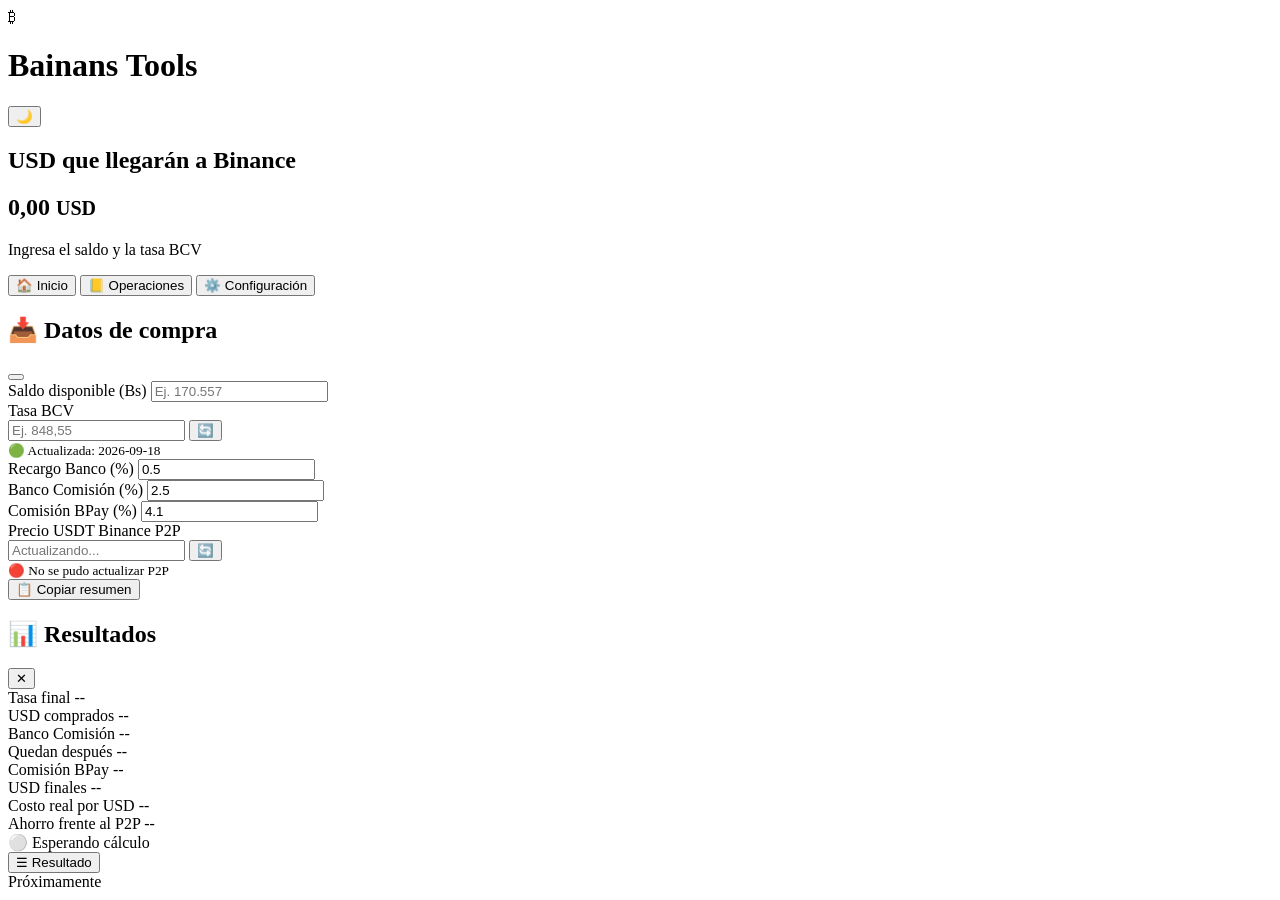
==== commit 9fa5aaae: "Add files via upload" ====
--- a/index.html
+++ b/index.html
@@ -1,714 +1,704 @@
-<!DOCTYPE html>
-<html lang="es">
-
-<head>
-
-    <meta charset="UTF-8">
-
-    <meta
-        name="viewport"
-        content="width=device-width, initial-scale=1.0"
-    >
-
-    <meta
-        name="theme-color"
-        content="#f4f7fb"
-        id="themeColor"
-    >
-
-    <title>Bainans Tools</title>
-
-    <link rel="stylesheet" href="style.css">
-
-</head>
-
-
-<body>
-
-
-    <!-- DECORACIÓN -->
-
-    <div class="decor decor-1"></div>
-    <div class="decor decor-2"></div>
-    <div class="decor decor-3"></div>
-    <div class="decor decor-4"></div>
-
-
-
-    <!-- =========================
-         ENCABEZADO
-    ========================== -->
-
-    <header class="app-header">
-
-        <div class="logo">
-            ₿
-        </div>
-
-        <h1>
-            <span>Bainans</span> <strong>Tools</strong>
-        </h1>
-
-
-        <button
-            id="modo"
-            type="button"
-            aria-label="Cambiar modo"
-            title="Cambiar modo"
-        >
-            🌙
-        </button>
-
-    </header>
-
-
-
-    <!-- =========================
-         RESULTADO PRINCIPAL
-    ========================== -->
-
-    <section
-        class="hero-card"
-        id="inicio"
-    >
-
-        <div class="hero-line"></div>
-
-        <span class="hero-icon"></span>
-
-        <h2>
-            USD que llegarán a Binance
-        </h2>
-
-        <h1 id="heroUsd">
-
-            <span id="heroUsdNumero">
-                0,00
-            </span>
-
-            <small>
-                USD
-            </small>
-
-        </h1>
-
-        <p id="heroEstado">
-            Ingresa el saldo y la tasa BCV
-        </p>
-
-    </section>
-
-
-
-    <!-- =========================
-         NAVEGACIÓN
-    ========================== -->
-
-    <nav
-        class="quick-nav"
-        aria-label="Navegación principal"
-    >
-
-        <button
-            class="nav-item activo"
-            id="navInicio"
-            type="button"
-        >
-
-            <span class="nav-icon">
-                🏠
-            </span>
-
-            <span class="nav-text">
-                Inicio
-            </span>
-
-        </button>
-
-
-        <button
-            class="nav-item"
-            id="navOperaciones"
-            type="button"
-        >
-
-            <span class="nav-icon">
-                📒
-            </span>
-
-            <span class="nav-text">
-                Operaciones
-            </span>
-
-        </button>
-
-
-        <button
-            class="nav-item"
-            id="navConfiguracion"
-            type="button"
-        >
-
-            <span class="nav-icon">
-                ⚙️
-            </span>
-
-            <span class="nav-text">
-                Configuración
-            </span>
-
-        </button>
-
-    </nav>
-
-
-
-    <!-- =========================
-         CONTENIDO
-    ========================== -->
-
-    <main class="container">
-
-
-        <!-- =========================
-             DATOS / CALCULAR
-        ========================== -->
-
-        <section
-            class="card datos-card"
-            id="datosCompra"
-        >
-
-            <div class="datos-header">
-
-
-                <div class="titulo-modo">
-
-                    <h2 id="datosTitulo">
-                        <span class="section-icon">📥</span>
-                        Datos de compra
-                    </h2>
-
-
-                    <!-- INTERRUPTOR -->
-
-                    <button
-                        id="modoCalculo"
-                        class="switch-modo"
-                        type="button"
-                        aria-label="Cambiar modo de cálculo"
-                        title="Cambiar modo"
-                    >
-
-                        <span class="switch-circulo"></span>
-
-                    </button>
-
-                </div>
-
-
-
-                <!-- ACTUALIZAR BCV -->
-
-                <button
-                    id="actualizarBCV"
-                    type="button"
-                    title="Actualizar tasa BCV"
-                >
-                    🔄
-                </button>
-
-            </div>
-
-
-
-            <div class="inputs-grid">
-
-
-                <!-- SALDO / CUÁNTO GANO -->
-
-                <div class="input-group">
-
-                    <label for="saldo" id="saldoLabel">
-                        Saldo disponible (Bs)
-                    </label>
-
-
-                    <input
-                        type="text"
-                        id="saldo"
-                        inputmode="decimal"
-                        autocomplete="off"
-                        placeholder="Ej. 170.557"
-                    >
-
-                </div>
-
-
-
-                <!-- BCV -->
-
-                <!-- BCV -->
-
-<div class="input-group">
-
-    <label for="bcv">
-        Tasa BCV
-    </label>
-
-    <div class="tasa-input-wrap">
-
-        <input
-            type="text"
-            id="bcv"
-            inputmode="decimal"
-            autocomplete="off"
-            placeholder="Ej. 848,55"
-        >
-
-        <button
-            id="actualizarBCV"
-            type="button"
-            title="Actualizar tasa BCV"
-            aria-label="Actualizar tasa BCV"
-        >
-            🔄
-        </button>
-
-    </div>
-
-    <small id="bcvEstado">
-        🟢 Actualizada: 2026-09-18
-    </small>
-
-</div>
-
-
-                <!-- RECARGO -->
-
-                <div class="input-group">
-
-                    <label for="recargo">
-                        Recargo Banco (%)
-                    </label>
-
-
-                    <input
-                        type="number"
-                        id="recargo"
-                        value="0.5"
-                        step="0.01"
-                        min="0"
-                    >
-
-                </div>
-
-
-
-                <!-- BANCO -->
-
-                <div class="input-group">
-
-                    <label for="bdv">
-                        Banco Comisión (%)
-                    </label>
-
-
-                    <input
-                        type="number"
-                        id="bdv"
-                        value="2.5"
-                        step="0.01"
-                        min="0"
-                    >
-
-                </div>
-
-
-
-                <!-- BPAY -->
-
-                <div class="input-group">
-
-                    <label for="bpay">
-                        Comisión BPay (%)
-                    </label>
-
-
-                    <input
-                        type="number"
-                        id="bpay"
-                        value="4.1"
-                        step="0.01"
-                        min="0"
-                    >
-
-                </div>
-
-
-
-                <!-- P2P -->
-
-                <div class="input-group p2p-group">
-  <label for="p2p">Precio USDT Binance P2P</label>
-
-  <div class="p2p-input-wrap">
-    <input
-      type="text"
-      id="p2p"
-      placeholder="Actualizando..."
-      readonly
-    >
-
-    <button
-      id="actualizarP2P"
-      type="button"
-      title="Actualizar precio P2P"
-    >
-      🔄
-    </button>
-  </div>
-
-  <small id="p2pEstado" class="p2p-estado">
-    ⚪ Esperando actualización...
-  </small>
-</div>
-
-
-            </div>
-
-
-
-            <!-- COPIAR -->
-
-            <button
-                id="copiar"
-                type="button"
-            >
-
-                <span>📋</span>
-
-                <span id="textoCopiar">
-                    Copiar resumen
-                </span>
-
-            </button>
-
-
-        </section>
-
-
-
-        <!-- =========================
-             RESULTADOS
-        ========================== -->
-
-        <section
-            class="card resultados-card"
-            id="resultados"
-        >
-
-            <div class="resultados-header">
-
-                <h2>
-                    📊 Resultados
-                </h2>
-
-                <button
-                    id="cerrarResultados"
-                    type="button"
-                >
-                    ✕
-                </button>
-
-            </div>
-
-
-
-            <!-- RESULTADOS MODO COMPRA -->
-
-            <div
-                class="result-grid resultados-compra"
-                id="resultadosCompra"
-            >
-
-                <div class="result-card">
-
-                    <span class="titulo">
-                        Tasa final
-                    </span>
-
-                    <span
-                        class="valor"
-                        id="tasaFinal"
-                    >
-                        --
-                    </span>
-
-                </div>
-
-
-                <div class="result-card">
-
-                    <span class="titulo">
-                        USD comprados
-                    </span>
-
-                    <span
-                        class="valor"
-                        id="usdComprados"
-                    >
-                        --
-                    </span>
-
-                </div>
-
-
-                <div class="result-card">
-
-                    <span class="titulo">
-                        Banco Comisión
-                    </span>
-
-                    <span
-                        class="valor"
-                        id="comisionBdv"
-                    >
-                        --
-                    </span>
-
-                </div>
-
-
-                <div class="result-card">
-
-                    <span class="titulo">
-                        Quedan después
-                    </span>
-
-                    <span
-                        class="valor"
-                        id="despuesBdv"
-                    >
-                        --
-                    </span>
-
-                </div>
-
-
-                <div class="result-card">
-
-                    <span class="titulo">
-                        Comisión BPay
-                    </span>
-
-                    <span
-                        class="valor"
-                        id="comisionBpay"
-                    >
-                        --
-                    </span>
-
-                </div>
-
-
-                <div class="result-card">
-
-                    <span class="titulo">
-                        USD finales
-                    </span>
-
-                    <span
-                        class="valor"
-                        id="usdFinales"
-                    >
-                        --
-                    </span>
-
-                </div>
-
-
-                <div class="result-card">
-
-                    <span class="titulo">
-                        Costo real por USD
-                    </span>
-
-                    <span
-                        class="valor"
-                        id="costoReal"
-                    >
-                        --
-                    </span>
-
-                </div>
-
-
-                <div class="result-card result-p2p">
-
-                    <span class="titulo">
-                        Ahorro frente al P2P
-                    </span>
-
-                    <span
-                        class="valor"
-                        id="ahorroP2p"
-                    >
-                        --
-                    </span>
-
-                </div>
-
-            </div>
-
-
-
-            <!-- RESULTADOS MODO GANANCIA -->
-
-            <div
-                class="result-grid resultados-ganancia"
-                id="resultadosGanancia"
-            >
-
-                <div class="result-card">
-
-                    <span class="titulo">
-                        Tasa final
-                    </span>
-
-                    <span
-                        class="valor"
-                        id="ganTasaFinal"
-                    >
-                        --
-                    </span>
-
-                </div>
-
-
-                <div class="result-card">
-
-                    <span class="titulo">
-                        Bs necesarios
-                    </span>
-
-                    <span
-                        class="valor"
-                        id="bsNecesarios"
-                    >
-                        --
-                    </span>
-
-                </div>
-
-
-                <div class="result-card">
-
-                    <span class="titulo">
-                        Tasa banco – Binance
-                    </span>
-
-                    <span
-                        class="valor"
-                        id="tasaBancoBinance"
-                    >
-                        --
-                    </span>
-
-                </div>
-
-
-                <div class="result-card">
-
-                    <span class="titulo">
-                        USDT de venta usado
-                    </span>
-
-                    <span
-                        class="valor"
-                        id="usdtVentaUsado"
-                    >
-                        --
-                    </span>
-
-                </div>
-
-
-                <div class="result-card resultado-ganancia">
-
-                    <span class="titulo">
-                        Ganancia
-                    </span>
-
-                    <span
-                        class="valor"
-                        id="ganancia"
-                    >
-                        --
-                    </span>
-
-                </div>
-
-
-                <div class="result-card resultado-roi">
-
-                    <span class="titulo">
-                        ROI
-                    </span>
-
-                    <span
-                        class="valor"
-                        id="roi"
-                    >
-                        --
-                    </span>
-
-                </div>
-
-            </div>
-
-
-
-            <div id="estado">
-                ⚪ Esperando cálculo
-            </div>
-
-        </section>
-
-
-
-        <!-- BOTÓN RESULTADO -->
-
-        <button
-            id="mostrarResultados"
-            type="button"
-        >
-
-            <span>☰</span>
-
-            Resultado
-
-        </button>
-
-
-    </main>
-
-
-
-    <!-- TOAST -->
-
-    <div
-        id="toast"
-        role="status"
-        aria-live="polite"
-    >
-        Próximamente
-    </div>
-
-
-
-    <script src="script.js"></script>
-
-</body>
-
-</html>
+<!DOCTYPE html>
+<html lang="es">
+
+<head>
+
+    <meta charset="UTF-8">
+
+    <meta
+        name="viewport"
+        content="width=device-width, initial-scale=1.0"
+    >
+
+    <meta
+        name="theme-color"
+        content="#f4f7fb"
+        id="themeColor"
+    >
+
+    <title>Bainans Tools</title>
+
+    <link rel="stylesheet" href="style.css">
+
+</head>
+
+
+<body>
+
+
+    <!-- DECORACIÓN -->
+
+    <div class="decor decor-1"></div>
+    <div class="decor decor-2"></div>
+    <div class="decor decor-3"></div>
+    <div class="decor decor-4"></div>
+
+
+
+    <!-- =========================
+         ENCABEZADO
+    ========================== -->
+
+    <header class="app-header">
+
+        <div class="logo">
+            ₿
+        </div>
+
+        <h1>
+            <span>Bainans</span> <strong>Tools</strong>
+        </h1>
+
+
+        <button
+            id="modo"
+            type="button"
+            aria-label="Cambiar modo"
+            title="Cambiar modo"
+        >
+            🌙
+        </button>
+
+    </header>
+
+
+
+    <!-- =========================
+         RESULTADO PRINCIPAL
+    ========================== -->
+
+    <section
+        class="hero-card"
+        id="inicio"
+    >
+
+        <div class="hero-line"></div>
+
+        <span class="hero-icon"></span>
+
+        <h2>
+            USD que llegarán a Binance
+        </h2>
+
+        <h1 id="heroUsd">
+
+            <span id="heroUsdNumero">
+                0,00
+            </span>
+
+            <small>
+                USD
+            </small>
+
+        </h1>
+
+        <p id="heroEstado">
+            Ingresa el saldo y la tasa BCV
+        </p>
+
+    </section>
+
+
+
+    <!-- =========================
+         NAVEGACIÓN
+    ========================== -->
+
+    <nav
+        class="quick-nav"
+        aria-label="Navegación principal"
+    >
+
+        <button
+            class="nav-item activo"
+            id="navInicio"
+            type="button"
+        >
+
+            <span class="nav-icon">
+                🏠
+            </span>
+
+            <span class="nav-text">
+                Inicio
+            </span>
+
+        </button>
+
+
+        <button
+            class="nav-item"
+            id="navOperaciones"
+            type="button"
+        >
+
+            <span class="nav-icon">
+                📒
+            </span>
+
+            <span class="nav-text">
+                Operaciones
+            </span>
+
+        </button>
+
+
+        <button
+            class="nav-item"
+            id="navConfiguracion"
+            type="button"
+        >
+
+            <span class="nav-icon">
+                ⚙️
+            </span>
+
+            <span class="nav-text">
+                Configuración
+            </span>
+
+        </button>
+
+    </nav>
+
+
+
+    <!-- =========================
+         CONTENIDO
+    ========================== -->
+
+    <main class="container">
+
+
+        <!-- =========================
+             DATOS / CALCULAR
+        ========================== -->
+
+        <section
+            class="card datos-card"
+            id="datosCompra"
+        >
+
+            <div class="datos-header">
+
+
+                <div class="titulo-modo">
+
+                    <h2 id="datosTitulo">
+                        <span class="section-icon">📥</span>
+                        Datos de compra
+                    </h2>
+
+
+                    <!-- INTERRUPTOR -->
+
+                    <button
+                        id="modoCalculo"
+                        class="switch-modo"
+                        type="button"
+                        aria-label="Cambiar modo de cálculo"
+                        title="Cambiar modo"
+                    >
+
+                        <span class="switch-circulo"></span>
+
+                    </button>
+
+                </div>
+
+
+
+            </div>
+
+
+
+            <div class="inputs-grid">
+
+
+                <!-- SALDO / CUÁNTO GANO -->
+
+                <div class="input-group">
+
+                    <label for="saldo" id="saldoLabel">
+                        Saldo disponible (Bs)
+                    </label>
+
+
+                    <input
+                        type="text"
+                        id="saldo"
+                        inputmode="decimal"
+                        autocomplete="off"
+                        placeholder="Ej. 170.557"
+                    >
+
+                </div>
+
+
+
+                <!-- BCV -->
+
+                <!-- BCV -->
+
+<div class="input-group">
+
+    <label for="bcv">
+        Tasa BCV
+    </label>
+
+    <div class="tasa-input-wrap">
+
+        <input
+            type="text"
+            id="bcv"
+            inputmode="decimal"
+            autocomplete="off"
+            placeholder="Ej. 848,55"
+        >
+
+        <button
+            id="actualizarBCV"
+            type="button"
+            title="Actualizar tasa BCV"
+            aria-label="Actualizar tasa BCV"
+        >
+            🔄
+        </button>
+
+    </div>
+
+    <small id="bcvEstado">
+        🟢 Actualizada: 2026-09-18
+    </small>
+
+</div>
+
+
+                <!-- RECARGO -->
+
+                <div class="input-group">
+
+                    <label for="recargo">
+                        Recargo Banco (%)
+                    </label>
+
+
+                    <input
+                        type="number"
+                        id="recargo"
+                        value="0.5"
+                        step="0.01"
+                        min="0"
+                    >
+
+                </div>
+
+
+
+                <!-- BANCO -->
+
+                <div class="input-group">
+
+                    <label for="bdv">
+                        Banco Comisión (%)
+                    </label>
+
+
+                    <input
+                        type="number"
+                        id="bdv"
+                        value="2.5"
+                        step="0.01"
+                        min="0"
+                    >
+
+                </div>
+
+
+
+                <!-- BPAY -->
+
+                <div class="input-group">
+
+                    <label for="bpay">
+                        Comisión BPay (%)
+                    </label>
+
+
+                    <input
+                        type="number"
+                        id="bpay"
+                        value="4.1"
+                        step="0.01"
+                        min="0"
+                    >
+
+                </div>
+
+
+
+                <!-- P2P -->
+
+                <div class="input-group p2p-group">
+  <label for="p2p">Precio USDT Binance P2P</label>
+
+  <div class="p2p-input-wrap">
+    <input
+      type="text"
+      id="p2p"
+      placeholder="Actualizando..."
+      readonly
+    >
+
+    <button
+      id="actualizarP2P"
+      type="button"
+      title="Actualizar precio P2P"
+    >
+      🔄
+    </button>
+  </div>
+
+  <small id="p2pEstado" class="p2p-estado">
+    ⚪ Esperando actualización...
+  </small>
+</div>
+
+
+            </div>
+
+
+
+            <!-- COPIAR -->
+
+            <button
+                id="copiar"
+                type="button"
+            >
+
+                <span>📋</span>
+
+                <span id="textoCopiar">
+                    Copiar resumen
+                </span>
+
+            </button>
+
+
+        </section>
+
+
+
+        <!-- =========================
+             RESULTADOS
+        ========================== -->
+
+        <section
+            class="card resultados-card"
+            id="resultados"
+        >
+
+            <div class="resultados-header">
+
+                <h2>
+                    📊 Resultados
+                </h2>
+
+                <button
+                    id="cerrarResultados"
+                    type="button"
+                >
+                    ✕
+                </button>
+
+            </div>
+
+
+
+            <!-- RESULTADOS MODO COMPRA -->
+
+            <div
+                class="result-grid resultados-compra"
+                id="resultadosCompra"
+            >
+
+                <div class="result-card">
+
+                    <span class="titulo">
+                        Tasa final
+                    </span>
+
+                    <span
+                        class="valor"
+                        id="tasaFinal"
+                    >
+                        --
+                    </span>
+
+                </div>
+
+
+                <div class="result-card">
+
+                    <span class="titulo">
+                        USD comprados
+                    </span>
+
+                    <span
+                        class="valor"
+                        id="usdComprados"
+                    >
+                        --
+                    </span>
+
+                </div>
+
+
+                <div class="result-card">
+
+                    <span class="titulo">
+                        Banco Comisión
+                    </span>
+
+                    <span
+                        class="valor"
+                        id="comisionBdv"
+                    >
+                        --
+                    </span>
+
+                </div>
+
+
+                <div class="result-card">
+
+                    <span class="titulo">
+                        Quedan después
+                    </span>
+
+                    <span
+                        class="valor"
+                        id="despuesBdv"
+                    >
+                        --
+                    </span>
+
+                </div>
+
+
+                <div class="result-card">
+
+                    <span class="titulo">
+                        Comisión BPay
+                    </span>
+
+                    <span
+                        class="valor"
+                        id="comisionBpay"
+                    >
+                        --
+                    </span>
+
+                </div>
+
+
+                <div class="result-card">
+
+                    <span class="titulo">
+                        USD finales
+                    </span>
+
+                    <span
+                        class="valor"
+                        id="usdFinales"
+                    >
+                        --
+                    </span>
+
+                </div>
+
+
+                <div class="result-card">
+
+                    <span class="titulo">
+                        Costo real por USD
+                    </span>
+
+                    <span
+                        class="valor"
+                        id="costoReal"
+                    >
+                        --
+                    </span>
+
+                </div>
+
+
+                <div class="result-card result-p2p">
+
+                    <span class="titulo">
+                        Ahorro frente al P2P
+                    </span>
+
+                    <span
+                        class="valor"
+                        id="ahorroP2p"
+                    >
+                        --
+                    </span>
+
+                </div>
+
+            </div>
+
+
+
+            <!-- RESULTADOS MODO GANANCIA -->
+
+            <div
+                class="result-grid resultados-ganancia"
+                id="resultadosGanancia"
+            >
+
+                <div class="result-card">
+
+                    <span class="titulo">
+                        Tasa final
+                    </span>
+
+                    <span
+                        class="valor"
+                        id="ganTasaFinal"
+                    >
+                        --
+                    </span>
+
+                </div>
+
+
+                <div class="result-card">
+
+                    <span class="titulo">
+                        Bs necesarios
+                    </span>
+
+                    <span
+                        class="valor"
+                        id="bsNecesarios"
+                    >
+                        --
+                    </span>
+
+                </div>
+
+
+                <div class="result-card">
+
+                    <span class="titulo">
+                        Tasa banco – Binance
+                    </span>
+
+                    <span
+                        class="valor"
+                        id="tasaBancoBinance"
+                    >
+                        --
+                    </span>
+
+                </div>
+
+
+                <div class="result-card">
+
+                    <span class="titulo">
+                        USDT de venta usado
+                    </span>
+
+                    <span
+                        class="valor"
+                        id="usdtVentaUsado"
+                    >
+                        --
+                    </span>
+
+                </div>
+
+
+                <div class="result-card resultado-ganancia">
+
+                    <span class="titulo">
+                        Ganancia
+                    </span>
+
+                    <span
+                        class="valor"
+                        id="ganancia"
+                    >
+                        --
+                    </span>
+
+                </div>
+
+
+                <div class="result-card resultado-roi">
+
+                    <span class="titulo">
+                        ROI
+                    </span>
+
+                    <span
+                        class="valor"
+                        id="roi"
+                    >
+                        --
+                    </span>
+
+                </div>
+
+            </div>
+
+
+
+            <div id="estado">
+                ⚪ Esperando cálculo
+            </div>
+
+        </section>
+
+
+
+        <!-- BOTÓN RESULTADO -->
+
+        <button
+            id="mostrarResultados"
+            type="button"
+        >
+
+            <span>☰</span>
+
+            Resultado
+
+        </button>
+
+
+    </main>
+
+
+
+    <!-- TOAST -->
+
+    <div
+        id="toast"
+        role="status"
+        aria-live="polite"
+    >
+        Próximamente
+    </div>
+
+
+
+    <script src="script.js"></script>
+
+</body>
+
+</html>
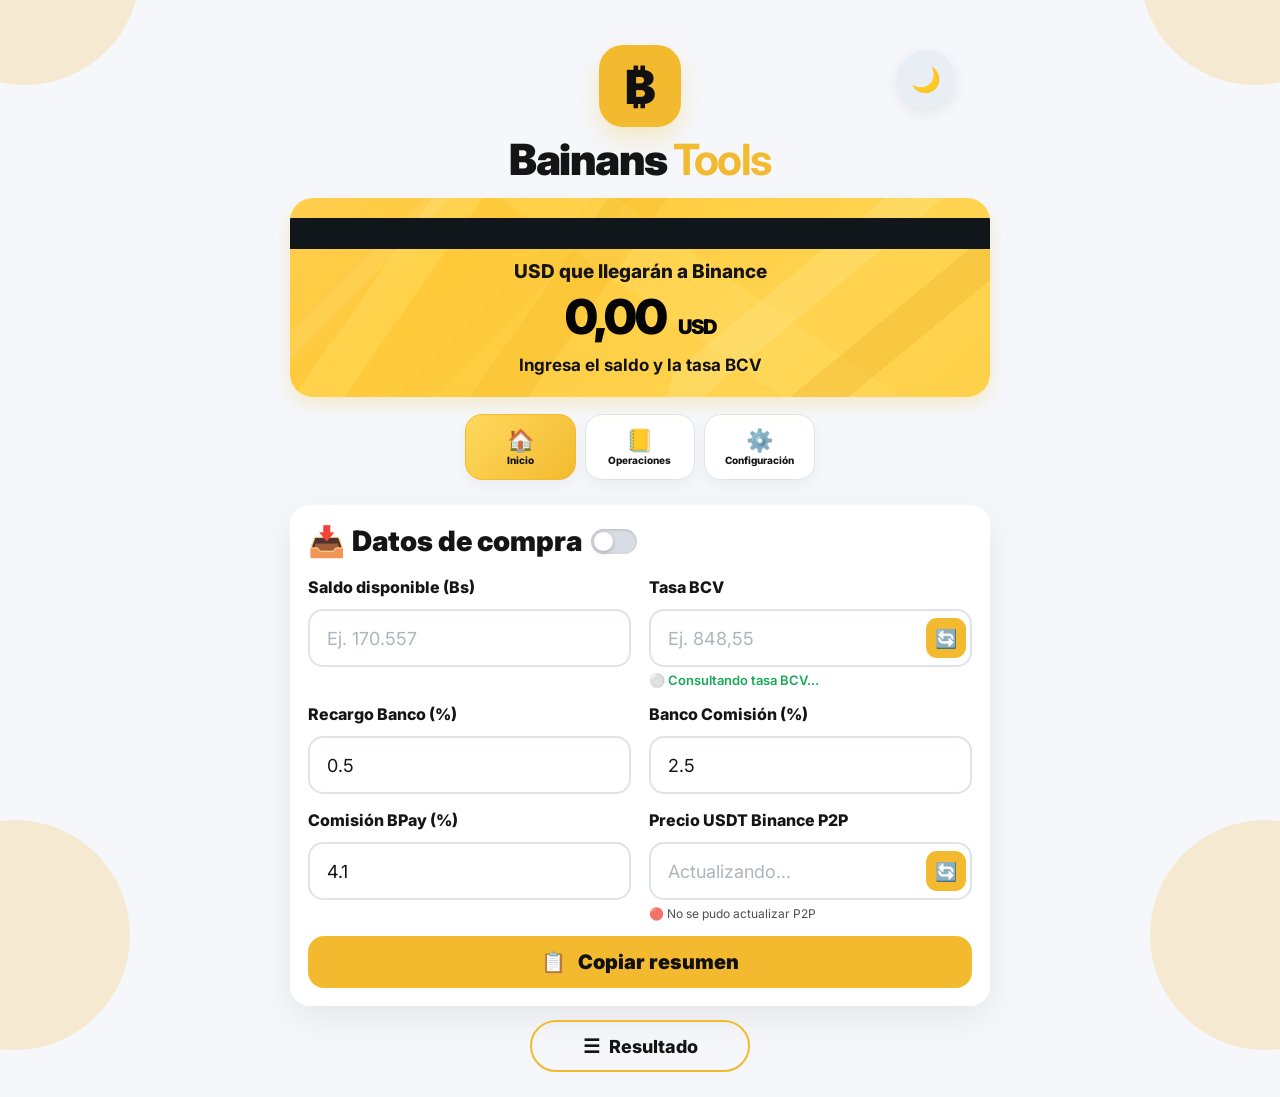
==== commit c44b83ec: "Refactor HTML structure and formatting" ====
--- a/index.html
+++ b/index.html
@@ -18,7 +18,10 @@
 
     <title>Bainans Tools</title>
 
-    <link rel="stylesheet" href="style.css">
+    <link
+        rel="stylesheet"
+        href="style.css"
+    >
 
 </head>
 
@@ -26,679 +29,747 @@
 <body>
 
 
-    <!-- DECORACIÓN -->
-
-    <div class="decor decor-1"></div>
-    <div class="decor decor-2"></div>
-    <div class="decor decor-3"></div>
-    <div class="decor decor-4"></div>
+<!-- =========================
+     DECORACIÓN
+========================== -->
+
+<div class="decor decor-1"></div>
+<div class="decor decor-2"></div>
+<div class="decor decor-3"></div>
+<div class="decor decor-4"></div>
+
+
+
+<!-- =========================
+     ENCABEZADO
+========================== -->
+
+<header class="app-header">
+
+    <div class="logo">
+        ₿
+    </div>
+
+    <h1>
+        <span>Bainans</span>
+        <strong>Tools</strong>
+    </h1>
+
+    <button
+        id="modo"
+        type="button"
+        aria-label="Cambiar modo"
+        title="Cambiar modo"
+    >
+        🌙
+    </button>
+
+</header>
+
+
+
+<!-- =========================
+     RESULTADO PRINCIPAL
+========================== -->
+
+<section
+    class="hero-card"
+    id="inicio"
+>
+
+    <div class="hero-line"></div>
+
+    <span class="hero-icon"></span>
+
+    <h2>
+        USD que llegarán a Binance
+    </h2>
+
+    <h1 id="heroUsd">
+
+        <span id="heroUsdNumero">
+            0,00
+        </span>
+
+        <small>
+            USD
+        </small>
+
+    </h1>
+
+    <p id="heroEstado">
+        Ingresa el saldo y la tasa BCV
+    </p>
+
+</section>
+
+
+
+<!-- =========================
+     NAVEGACIÓN
+========================== -->
+
+<nav
+    class="quick-nav"
+    aria-label="Navegación principal"
+>
+
+    <button
+        class="nav-item activo"
+        id="navInicio"
+        type="button"
+    >
+
+        <span class="nav-icon">
+            🏠
+        </span>
+
+        <span class="nav-text">
+            Inicio
+        </span>
+
+    </button>
+
+
+    <button
+        class="nav-item"
+        id="navOperaciones"
+        type="button"
+    >
+
+        <span class="nav-icon">
+            📒
+        </span>
+
+        <span class="nav-text">
+            Operaciones
+        </span>
+
+    </button>
+
+
+    <button
+        class="nav-item"
+        id="navConfiguracion"
+        type="button"
+    >
+
+        <span class="nav-icon">
+            ⚙️
+        </span>
+
+        <span class="nav-text">
+            Configuración
+        </span>
+
+    </button>
+
+</nav>
+
+
+
+<!-- =========================
+     CONTENIDO
+========================== -->
+
+<main class="container">
+
+
+
+<!-- =========================
+     DATOS / CALCULAR
+========================== -->
+
+<section
+    class="card datos-card"
+    id="datosCompra"
+>
+
+
+    <div class="datos-header">
+
+
+        <div class="titulo-modo">
+
+            <h2 id="datosTitulo">
+
+                <span class="section-icon">
+                    📥
+                </span>
+
+                Datos de compra
+
+            </h2>
+
+
+            <!-- INTERRUPTOR -->
+
+            <button
+                id="modoCalculo"
+                class="switch-modo"
+                type="button"
+                aria-label="Cambiar modo de cálculo"
+                title="Cambiar modo"
+            >
+
+                <span class="switch-circulo"></span>
+
+            </button>
+
+        </div>
+
+
+    </div>
+
+
+
+    <div class="inputs-grid">
+
+
+
+        <!-- =========================
+             SALDO / CUÁNTO GANO
+        ========================== -->
+
+        <div class="input-group">
+
+            <label
+                for="saldo"
+                id="saldoLabel"
+            >
+                Saldo disponible (Bs)
+            </label>
+
+            <input
+                type="text"
+                id="saldo"
+                inputmode="decimal"
+                autocomplete="off"
+                placeholder="Ej. 170.557"
+            >
+
+        </div>
+
+
+
+        <!-- =========================
+             BCV
+        ========================== -->
+
+        <div class="input-group">
+
+            <label for="bcv">
+                Tasa BCV
+            </label>
+
+
+            <div class="tasa-input-wrap">
+
+                <input
+                    type="text"
+                    id="bcv"
+                    inputmode="decimal"
+                    autocomplete="off"
+                    placeholder="Ej. 848,55"
+                >
+
+
+                <!-- ÚNICO BOTÓN BCV -->
+
+                <button
+                    id="actualizarBCV"
+                    type="button"
+                    title="Actualizar tasa BCV"
+                    aria-label="Actualizar tasa BCV"
+                >
+
+                    <span class="icono-refresh">
+                        🔄
+                    </span>
+
+                </button>
+
+            </div>
+
+
+            <small id="bcvEstado">
+                ⚪ Consultando tasa BCV...
+            </small>
+
+        </div>
+
+
+
+        <!-- =========================
+             RECARGO
+        ========================== -->
+
+        <div class="input-group">
+
+            <label for="recargo">
+                Recargo Banco (%)
+            </label>
+
+            <input
+                type="number"
+                id="recargo"
+                value="0.5"
+                step="0.01"
+                min="0"
+            >
+
+        </div>
+
+
+
+        <!-- =========================
+             BANCO
+        ========================== -->
+
+        <div class="input-group">
+
+            <label for="bdv">
+                Banco Comisión (%)
+            </label>
+
+            <input
+                type="number"
+                id="bdv"
+                value="2.5"
+                step="0.01"
+                min="0"
+            >
+
+        </div>
+
+
+
+        <!-- =========================
+             BPAY
+        ========================== -->
+
+        <div class="input-group">
+
+            <label for="bpay">
+                Comisión BPay (%)
+            </label>
+
+            <input
+                type="number"
+                id="bpay"
+                value="4.1"
+                step="0.01"
+                min="0"
+            >
+
+        </div>
+
+
+
+        <!-- =========================
+             P2P
+        ========================== -->
+
+        <div class="input-group p2p-group">
+
+            <label for="p2p">
+                Precio USDT Binance P2P
+            </label>
+
+
+            <div class="p2p-input-wrap">
+
+                <input
+                    type="text"
+                    id="p2p"
+                    placeholder="Actualizando..."
+                    readonly
+                >
+
+
+                <button
+                    id="actualizarP2P"
+                    type="button"
+                    title="Actualizar precio P2P"
+                    aria-label="Actualizar precio P2P"
+                >
+
+                    <span class="icono-refresh">
+                        🔄
+                    </span>
+
+                </button>
+
+            </div>
+
+
+            <small
+                id="p2pEstado"
+                class="p2p-estado"
+            >
+                ⚪ Esperando actualización...
+            </small>
+
+        </div>
+
+
+    </div>
 
 
 
     <!-- =========================
-         ENCABEZADO
+         COPIAR
     ========================== -->
 
-    <header class="app-header">
-
-        <div class="logo">
-            ₿
-        </div>
-
-        <h1>
-            <span>Bainans</span> <strong>Tools</strong>
-        </h1>
-
+    <button
+        id="copiar"
+        type="button"
+    >
+
+        <span>
+            📋
+        </span>
+
+        <span id="textoCopiar">
+            Copiar resumen
+        </span>
+
+    </button>
+
+
+</section>
+
+
+
+<!-- =========================
+     RESULTADOS
+========================== -->
+
+<section
+    class="card resultados-card"
+    id="resultados"
+>
+
+
+    <div class="resultados-header">
+
+        <h2>
+            📊 Resultados
+        </h2>
 
         <button
-            id="modo"
-            type="button"
-            aria-label="Cambiar modo"
-            title="Cambiar modo"
-        >
-            🌙
-        </button>
-
-    </header>
-
-
-
-    <!-- =========================
-         RESULTADO PRINCIPAL
-    ========================== -->
-
-    <section
-        class="hero-card"
-        id="inicio"
-    >
-
-        <div class="hero-line"></div>
-
-        <span class="hero-icon"></span>
-
-        <h2>
-            USD que llegarán a Binance
-        </h2>
-
-        <h1 id="heroUsd">
-
-            <span id="heroUsdNumero">
-                0,00
-            </span>
-
-            <small>
-                USD
-            </small>
-
-        </h1>
-
-        <p id="heroEstado">
-            Ingresa el saldo y la tasa BCV
-        </p>
-
-    </section>
-
-
-
-    <!-- =========================
-         NAVEGACIÓN
-    ========================== -->
-
-    <nav
-        class="quick-nav"
-        aria-label="Navegación principal"
-    >
-
-        <button
-            class="nav-item activo"
-            id="navInicio"
+            id="cerrarResultados"
             type="button"
         >
-
-            <span class="nav-icon">
-                🏠
-            </span>
-
-            <span class="nav-text">
-                Inicio
-            </span>
-
+            ✕
         </button>
 
-
-        <button
-            class="nav-item"
-            id="navOperaciones"
-            type="button"
-        >
-
-            <span class="nav-icon">
-                📒
-            </span>
-
-            <span class="nav-text">
-                Operaciones
-            </span>
-
-        </button>
-
-
-        <button
-            class="nav-item"
-            id="navConfiguracion"
-            type="button"
-        >
-
-            <span class="nav-icon">
-                ⚙️
-            </span>
-
-            <span class="nav-text">
-                Configuración
-            </span>
-
-        </button>
-
-    </nav>
+    </div>
 
 
 
     <!-- =========================
-         CONTENIDO
+         RESULTADOS COMPRA
     ========================== -->
 
-    <main class="container">
-
-
-        <!-- =========================
-             DATOS / CALCULAR
-        ========================== -->
-
-        <section
-            class="card datos-card"
-            id="datosCompra"
-        >
-
-            <div class="datos-header">
-
-
-                <div class="titulo-modo">
-
-                    <h2 id="datosTitulo">
-                        <span class="section-icon">📥</span>
-                        Datos de compra
-                    </h2>
-
-
-                    <!-- INTERRUPTOR -->
-
-                    <button
-                        id="modoCalculo"
-                        class="switch-modo"
-                        type="button"
-                        aria-label="Cambiar modo de cálculo"
-                        title="Cambiar modo"
-                    >
-
-                        <span class="switch-circulo"></span>
-
-                    </button>
-
-                </div>
-
-
-
-            </div>
-
-
-
-            <div class="inputs-grid">
-
-
-                <!-- SALDO / CUÁNTO GANO -->
-
-                <div class="input-group">
-
-                    <label for="saldo" id="saldoLabel">
-                        Saldo disponible (Bs)
-                    </label>
-
-
-                    <input
-                        type="text"
-                        id="saldo"
-                        inputmode="decimal"
-                        autocomplete="off"
-                        placeholder="Ej. 170.557"
-                    >
-
-                </div>
-
-
-
-                <!-- BCV -->
-
-                <!-- BCV -->
-
-<div class="input-group">
-
-    <label for="bcv">
-        Tasa BCV
-    </label>
-
-    <div class="tasa-input-wrap">
-
-        <input
-            type="text"
-            id="bcv"
-            inputmode="decimal"
-            autocomplete="off"
-            placeholder="Ej. 848,55"
-        >
-
-        <button
-            id="actualizarBCV"
-            type="button"
-            title="Actualizar tasa BCV"
-            aria-label="Actualizar tasa BCV"
-        >
-            🔄
-        </button>
+    <div
+        class="result-grid resultados-compra"
+        id="resultadosCompra"
+    >
+
+
+        <div class="result-card">
+
+            <span class="titulo">
+                Tasa final
+            </span>
+
+            <span
+                class="valor"
+                id="tasaFinal"
+            >
+                --
+            </span>
+
+        </div>
+
+
+        <div class="result-card">
+
+            <span class="titulo">
+                USD comprados
+            </span>
+
+            <span
+                class="valor"
+                id="usdComprados"
+            >
+                --
+            </span>
+
+        </div>
+
+
+        <div class="result-card">
+
+            <span class="titulo">
+                Banco Comisión
+            </span>
+
+            <span
+                class="valor"
+                id="comisionBdv"
+            >
+                --
+            </span>
+
+        </div>
+
+
+        <div class="result-card">
+
+            <span class="titulo">
+                Quedan después
+            </span>
+
+            <span
+                class="valor"
+                id="despuesBdv"
+            >
+                --
+            </span>
+
+        </div>
+
+
+        <div class="result-card">
+
+            <span class="titulo">
+                Comisión BPay
+            </span>
+
+            <span
+                class="valor"
+                id="comisionBpay"
+            >
+                --
+            </span>
+
+        </div>
+
+
+        <div class="result-card">
+
+            <span class="titulo">
+                USD finales
+            </span>
+
+            <span
+                class="valor"
+                id="usdFinales"
+            >
+                --
+            </span>
+
+        </div>
+
+
+        <div class="result-card">
+
+            <span class="titulo">
+                Costo real por USD
+            </span>
+
+            <span
+                class="valor"
+                id="costoReal"
+            >
+                --
+            </span>
+
+        </div>
+
+
+        <div class="result-card result-p2p">
+
+            <span class="titulo">
+                Ahorro frente al P2P
+            </span>
+
+            <span
+                class="valor"
+                id="ahorroP2p"
+            >
+                --
+            </span>
+
+        </div>
+
 
     </div>
 
-    <small id="bcvEstado">
-        🟢 Actualizada: 2026-09-18
-    </small>
-
+
+
+    <!-- =========================
+         RESULTADOS GANANCIA
+    ========================== -->
+
+    <div
+        class="result-grid resultados-ganancia"
+        id="resultadosGanancia"
+    >
+
+
+        <div class="result-card">
+
+            <span class="titulo">
+                Tasa final
+            </span>
+
+            <span
+                class="valor"
+                id="ganTasaFinal"
+            >
+                --
+            </span>
+
+        </div>
+
+
+        <div class="result-card">
+
+            <span class="titulo">
+                Bs necesarios
+            </span>
+
+            <span
+                class="valor"
+                id="bsNecesarios"
+            >
+                --
+            </span>
+
+        </div>
+
+
+        <!-- CAMBIADO -->
+
+        <div class="result-card">
+
+            <span class="titulo">
+                Comisión Banco
+            </span>
+
+            <span
+                class="valor"
+                id="tasaBancoBinance"
+            >
+                --
+            </span>
+
+        </div>
+
+
+        <!-- CAMBIADO -->
+
+        <div class="result-card">
+
+            <span class="titulo">
+                Comisión BPay
+            </span>
+
+            <span
+                class="valor"
+                id="usdtVentaUsado"
+            >
+                --
+            </span>
+
+        </div>
+
+
+        <div class="result-card resultado-ganancia">
+
+            <span class="titulo">
+                Ganancia
+            </span>
+
+            <span
+                class="valor"
+                id="ganancia"
+            >
+                --
+            </span>
+
+        </div>
+
+
+        <div class="result-card resultado-roi">
+
+            <span class="titulo">
+                ROI
+            </span>
+
+            <span
+                class="valor"
+                id="roi"
+            >
+                --
+            </span>
+
+        </div>
+
+
+    </div>
+
+
+    <div id="estado">
+        ⚪ Esperando cálculo
+    </div>
+
+
+</section>
+
+
+
+<!-- =========================
+     BOTÓN RESULTADO
+========================== -->
+
+<button
+    id="mostrarResultados"
+    type="button"
+>
+
+    <span>
+        ☰
+    </span>
+
+    Resultado
+
+</button>
+
+
+</main>
+
+
+
+<!-- =========================
+     TOAST
+========================== -->
+
+<div
+    id="toast"
+    role="status"
+    aria-live="polite"
+>
+    Próximamente
 </div>
 
 
-                <!-- RECARGO -->
-
-                <div class="input-group">
-
-                    <label for="recargo">
-                        Recargo Banco (%)
-                    </label>
-
-
-                    <input
-                        type="number"
-                        id="recargo"
-                        value="0.5"
-                        step="0.01"
-                        min="0"
-                    >
-
-                </div>
-
-
-
-                <!-- BANCO -->
-
-                <div class="input-group">
-
-                    <label for="bdv">
-                        Banco Comisión (%)
-                    </label>
-
-
-                    <input
-                        type="number"
-                        id="bdv"
-                        value="2.5"
-                        step="0.01"
-                        min="0"
-                    >
-
-                </div>
-
-
-
-                <!-- BPAY -->
-
-                <div class="input-group">
-
-                    <label for="bpay">
-                        Comisión BPay (%)
-                    </label>
-
-
-                    <input
-                        type="number"
-                        id="bpay"
-                        value="4.1"
-                        step="0.01"
-                        min="0"
-                    >
-
-                </div>
-
-
-
-                <!-- P2P -->
-
-                <div class="input-group p2p-group">
-  <label for="p2p">Precio USDT Binance P2P</label>
-
-  <div class="p2p-input-wrap">
-    <input
-      type="text"
-      id="p2p"
-      placeholder="Actualizando..."
-      readonly
-    >
-
-    <button
-      id="actualizarP2P"
-      type="button"
-      title="Actualizar precio P2P"
-    >
-      🔄
-    </button>
-  </div>
-
-  <small id="p2pEstado" class="p2p-estado">
-    ⚪ Esperando actualización...
-  </small>
-</div>
-
-
-            </div>
-
-
-
-            <!-- COPIAR -->
-
-            <button
-                id="copiar"
-                type="button"
-            >
-
-                <span>📋</span>
-
-                <span id="textoCopiar">
-                    Copiar resumen
-                </span>
-
-            </button>
-
-
-        </section>
-
-
-
-        <!-- =========================
-             RESULTADOS
-        ========================== -->
-
-        <section
-            class="card resultados-card"
-            id="resultados"
-        >
-
-            <div class="resultados-header">
-
-                <h2>
-                    📊 Resultados
-                </h2>
-
-                <button
-                    id="cerrarResultados"
-                    type="button"
-                >
-                    ✕
-                </button>
-
-            </div>
-
-
-
-            <!-- RESULTADOS MODO COMPRA -->
-
-            <div
-                class="result-grid resultados-compra"
-                id="resultadosCompra"
-            >
-
-                <div class="result-card">
-
-                    <span class="titulo">
-                        Tasa final
-                    </span>
-
-                    <span
-                        class="valor"
-                        id="tasaFinal"
-                    >
-                        --
-                    </span>
-
-                </div>
-
-
-                <div class="result-card">
-
-                    <span class="titulo">
-                        USD comprados
-                    </span>
-
-                    <span
-                        class="valor"
-                        id="usdComprados"
-                    >
-                        --
-                    </span>
-
-                </div>
-
-
-                <div class="result-card">
-
-                    <span class="titulo">
-                        Banco Comisión
-                    </span>
-
-                    <span
-                        class="valor"
-                        id="comisionBdv"
-                    >
-                        --
-                    </span>
-
-                </div>
-
-
-                <div class="result-card">
-
-                    <span class="titulo">
-                        Quedan después
-                    </span>
-
-                    <span
-                        class="valor"
-                        id="despuesBdv"
-                    >
-                        --
-                    </span>
-
-                </div>
-
-
-                <div class="result-card">
-
-                    <span class="titulo">
-                        Comisión BPay
-                    </span>
-
-                    <span
-                        class="valor"
-                        id="comisionBpay"
-                    >
-                        --
-                    </span>
-
-                </div>
-
-
-                <div class="result-card">
-
-                    <span class="titulo">
-                        USD finales
-                    </span>
-
-                    <span
-                        class="valor"
-                        id="usdFinales"
-                    >
-                        --
-                    </span>
-
-                </div>
-
-
-                <div class="result-card">
-
-                    <span class="titulo">
-                        Costo real por USD
-                    </span>
-
-                    <span
-                        class="valor"
-                        id="costoReal"
-                    >
-                        --
-                    </span>
-
-                </div>
-
-
-                <div class="result-card result-p2p">
-
-                    <span class="titulo">
-                        Ahorro frente al P2P
-                    </span>
-
-                    <span
-                        class="valor"
-                        id="ahorroP2p"
-                    >
-                        --
-                    </span>
-
-                </div>
-
-            </div>
-
-
-
-            <!-- RESULTADOS MODO GANANCIA -->
-
-            <div
-                class="result-grid resultados-ganancia"
-                id="resultadosGanancia"
-            >
-
-                <div class="result-card">
-
-                    <span class="titulo">
-                        Tasa final
-                    </span>
-
-                    <span
-                        class="valor"
-                        id="ganTasaFinal"
-                    >
-                        --
-                    </span>
-
-                </div>
-
-
-                <div class="result-card">
-
-                    <span class="titulo">
-                        Bs necesarios
-                    </span>
-
-                    <span
-                        class="valor"
-                        id="bsNecesarios"
-                    >
-                        --
-                    </span>
-
-                </div>
-
-
-                <div class="result-card">
-
-                    <span class="titulo">
-                        Tasa banco – Binance
-                    </span>
-
-                    <span
-                        class="valor"
-                        id="tasaBancoBinance"
-                    >
-                        --
-                    </span>
-
-                </div>
-
-
-                <div class="result-card">
-
-                    <span class="titulo">
-                        USDT de venta usado
-                    </span>
-
-                    <span
-                        class="valor"
-                        id="usdtVentaUsado"
-                    >
-                        --
-                    </span>
-
-                </div>
-
-
-                <div class="result-card resultado-ganancia">
-
-                    <span class="titulo">
-                        Ganancia
-                    </span>
-
-                    <span
-                        class="valor"
-                        id="ganancia"
-                    >
-                        --
-                    </span>
-
-                </div>
-
-
-                <div class="result-card resultado-roi">
-
-                    <span class="titulo">
-                        ROI
-                    </span>
-
-                    <span
-                        class="valor"
-                        id="roi"
-                    >
-                        --
-                    </span>
-
-                </div>
-
-            </div>
-
-
-
-            <div id="estado">
-                ⚪ Esperando cálculo
-            </div>
-
-        </section>
-
-
-
-        <!-- BOTÓN RESULTADO -->
-
-        <button
-            id="mostrarResultados"
-            type="button"
-        >
-
-            <span>☰</span>
-
-            Resultado
-
-        </button>
-
-
-    </main>
-
-
-
-    <!-- TOAST -->
-
-    <div
-        id="toast"
-        role="status"
-        aria-live="polite"
-    >
-        Próximamente
-    </div>
-
-
-
-    <script src="script.js"></script>
+
+<script src="script.js"></script>
 
 </body>
 
-</html>+</html>
--- a/style.css
+++ b/style.css
@@ -0,0 +1,1936 @@
+@import url(
+    'https://fonts.googleapis.com/css2?family=Inter:wght@400;500;600;700;800;900&display=swap'
+);
+
+
+/* =========================================
+   VARIABLES
+========================================= */
+
+:root {
+
+    --bg: #f5f7fb;
+    --card: #ffffff;
+    --input: #ffffff;
+
+    --primary: #f3ba2f;
+    --primary-2: #ffd95e;
+
+    --text: #151515;
+    --sub: #737984;
+
+    --border: #dfe3e9;
+
+    --success: #18a957;
+    --danger: #e04b4b;
+
+    --dark: #101318;
+
+    --radius: 22px;
+
+    --shadow:
+        0 12px 35px rgba(0,0,0,.07);
+}
+
+
+/* =========================================
+   MODO OSCURO
+========================================= */
+
+body.dark {
+
+    --bg: #080c10;
+    --card: #0e151b;
+    --input: #101a22;
+
+    --text: #f4f7fb;
+    --sub: #8c9aa8;
+
+    --border: #233a4c;
+
+    --shadow: none;
+}
+
+
+/* =========================================
+   RESET
+========================================= */
+
+* {
+
+    margin: 0;
+    padding: 0;
+    box-sizing: border-box;
+
+    font-family:
+        'Inter',
+        sans-serif;
+}
+
+
+/* =========================================
+   BODY
+========================================= */
+
+body {
+
+    min-height: 100vh;
+
+    background: var(--bg);
+    color: var(--text);
+
+    padding:
+        18px
+        16px
+        25px;
+
+    overflow-x: hidden;
+
+    transition:
+        background .3s ease,
+        color .3s ease;
+}
+
+
+/* =========================================
+   DECORACIÓN
+========================================= */
+
+.decor {
+
+    position: fixed;
+
+    width: 230px;
+    height: 230px;
+
+    border-radius: 50%;
+
+    background: var(--primary);
+
+    opacity: .20;
+
+    z-index: -1;
+
+    pointer-events: none;
+}
+
+
+.decor-1 {
+    top: -145px;
+    left: -90px;
+}
+
+
+.decor-2 {
+    top: -145px;
+    right: -90px;
+}
+
+
+.decor-3 {
+    bottom: -150px;
+    left: -100px;
+}
+
+
+.decor-4 {
+    bottom: -150px;
+    right: -100px;
+}
+
+
+body.dark .decor {
+    opacity: .28;
+}
+
+
+/* =========================================
+   HEADER
+========================================= */
+
+.app-header {
+
+    position: relative;
+
+    text-align: center;
+
+    max-width: 620px;
+
+    margin:
+        0 auto
+        16px;
+}
+
+
+.logo {
+
+    width: 82px;
+    height: 82px;
+
+    margin:
+        0 auto
+        10px;
+
+    border-radius: 24px;
+
+    display: flex;
+
+    align-items: center;
+    justify-content: center;
+
+    background: var(--primary);
+
+    color: #111;
+
+    font-size: 47px;
+    font-weight: 900;
+
+    box-shadow:
+        0 12px 25px
+        rgba(243,186,47,.25);
+}
+
+
+.app-header h1 {
+
+    font-size: 43px;
+
+    line-height: 1.05;
+
+    font-weight: 900;
+
+    letter-spacing: -1.5px;
+}
+
+
+.app-header h1 span {
+    color: var(--text);
+}
+
+
+.app-header h1 strong {
+    color: var(--primary);
+}
+
+
+/* =========================================
+   MODO OSCURO
+========================================= */
+
+#modo {
+
+    position: absolute;
+
+    right: -5px;
+    top: 5px;
+
+    width: 58px;
+    height: 58px;
+
+    border: none;
+
+    border-radius: 50%;
+
+    background: #e9eef5;
+
+    color: #111;
+
+    font-size: 24px;
+
+    display: flex;
+
+    align-items: center;
+    justify-content: center;
+
+    cursor: pointer;
+
+    box-shadow:
+        0 5px 15px
+        rgba(0,0,0,.08);
+
+    transition:
+        transform .2s ease,
+        background .3s ease;
+}
+
+
+#modo:hover {
+    transform: scale(1.05);
+}
+
+
+body.dark #modo {
+
+    background: #101b25;
+
+    color: var(--primary);
+
+    border:
+        1px solid
+        #274052;
+}
+
+
+/* =========================================
+   HERO
+========================================= */
+
+.hero-card {
+
+    position: relative;
+
+    max-width: 620px;
+
+    margin:
+        0 auto
+        17px;
+
+    padding:
+        55px
+        18px
+        22px;
+
+    border-radius: 23px;
+
+    text-align: center;
+
+    overflow: hidden;
+
+    animation:
+        flotarGiro 5s ease-in-out infinite;
+
+    background:
+
+        linear-gradient(
+            135deg,
+            rgba(255,255,255,.16),
+            transparent 25%
+        ),
+
+        linear-gradient(
+            315deg,
+            rgba(255,190,25,.30),
+            transparent 30%
+        ),
+
+        linear-gradient(
+            125deg,
+            transparent 0%,
+            transparent 17%,
+            rgba(255,230,115,.28) 17%,
+            rgba(255,230,115,.28) 23%,
+            transparent 23%,
+            transparent 38%,
+            rgba(239,174,20,.20) 38%,
+            rgba(239,174,20,.20) 45%,
+            transparent 45%
+        ),
+
+        linear-gradient(
+            35deg,
+            transparent 0%,
+            transparent 50%,
+            rgba(255,235,130,.18) 50%,
+            rgba(255,235,130,.18) 62%,
+            transparent 62%
+        ),
+
+        linear-gradient(
+            135deg,
+            #ffc52e,
+            #ffd95e
+        );
+
+    box-shadow:
+        0 8px 18px
+        rgba(243,186,47,.22);
+}
+
+
+@keyframes flotarGiro {
+
+    0% {
+        transform:
+            perspective(1000px)
+            rotateY(0deg);
+    }
+
+    25% {
+        transform:
+            perspective(1000px)
+            rotateY(-3deg);
+    }
+
+    50% {
+        transform:
+            perspective(1000px)
+            rotateY(0deg);
+    }
+
+    75% {
+        transform:
+            perspective(1000px)
+            rotateY(3deg);
+    }
+
+    100% {
+        transform:
+            perspective(1000px)
+            rotateY(0deg);
+    }
+
+}
+
+
+.hero-card::before {
+
+    content: "";
+
+    position: absolute;
+
+    inset: 0;
+
+    pointer-events: none;
+
+    opacity: .55;
+
+    background:
+
+        linear-gradient(
+            135deg,
+            transparent 0 15%,
+            rgba(255,255,255,.14) 15% 18%,
+            transparent 18% 34%,
+            rgba(230,164,20,.12) 34% 38%,
+            transparent 38% 100%
+        );
+}
+
+
+.hero-card::after {
+
+    content: "";
+
+    position: absolute;
+
+    width: 55%;
+    height: 100%;
+
+    top: 0;
+    right: -12%;
+
+    pointer-events: none;
+
+    opacity: .30;
+
+    background:
+
+        linear-gradient(
+            135deg,
+            transparent 0 30%,
+            #ffe88b 30% 40%,
+            transparent 40% 55%,
+            #eaae24 55% 65%,
+            transparent 65%
+        );
+
+    transform:
+        skewX(-12deg);
+}
+
+
+/* =========================================
+   FRANJA NEGRA
+========================================= */
+
+.hero-line {
+
+    position: absolute;
+
+    top: 20px;
+
+    left: 0;
+    right: 0;
+
+    height: 31px;
+
+    background: #11161b;
+
+    z-index: 2;
+}
+
+
+/* =========================================
+   HERO CONTENIDO
+========================================= */
+
+.hero-icon {
+
+    display: block;
+
+    font-size: 34px;
+
+    margin-bottom: 7px;
+
+    position: relative;
+
+    z-index: 3;
+}
+
+
+.hero-card h2 {
+
+    position: relative;
+
+    z-index: 3;
+
+    font-size: 19px;
+
+    font-weight: 800;
+
+    margin-bottom: 10px;
+}
+
+
+.hero-card h1 {
+
+    position: relative;
+
+    z-index: 3;
+
+    font-size: 48px;
+
+    line-height: 1;
+
+    font-weight: 900;
+
+    letter-spacing: -1.5px;
+
+    margin-bottom: 14px;
+
+    color: #050505;
+
+    white-space: nowrap;
+}
+
+
+.hero-card h1 #heroUsdNumero {
+
+    font-size: 1em;
+
+    font-weight: 900;
+}
+
+
+.hero-card h1 small {
+
+    font-size: .42em;
+
+    font-weight: 900;
+
+    margin-left: 4px;
+}
+
+
+.hero-card p {
+
+    position: relative;
+
+    z-index: 3;
+
+    font-size: 17px;
+
+    font-weight: 700;
+
+    color: #111;
+}
+
+
+/* =========================================
+   NAVEGACIÓN
+========================================= */
+
+.quick-nav {
+
+    width: 100%;
+
+    max-width: 350px;
+
+    margin:
+        14px auto
+        22px;
+
+    display: grid;
+
+    grid-template-columns:
+        repeat(3, 1fr);
+
+    gap: 9px;
+}
+
+
+.nav-item {
+
+    min-width: 0;
+
+    height: 66px;
+
+    padding:
+        7px
+        5px;
+
+    border:
+        1.5px solid
+        var(--border);
+
+    border-radius: 17px;
+
+    background: var(--card);
+
+    color: var(--text);
+
+    display: flex;
+
+    flex-direction: column;
+
+    align-items: center;
+
+    justify-content: center;
+
+    gap: 3px;
+
+    cursor: pointer;
+
+    box-shadow:
+        0 6px 16px
+        rgba(0,0,0,.045);
+
+    transition: .2s ease;
+}
+
+
+.nav-item:hover {
+
+    transform:
+        translateY(-2px);
+
+    border-color:
+        var(--primary);
+}
+
+
+.nav-item:active {
+    transform: scale(.96);
+}
+
+
+.nav-item.activo {
+
+    background:
+        linear-gradient(
+            135deg,
+            #ffd95e,
+            #f3ba2f
+        );
+
+    border-color:
+        var(--primary);
+
+    color: #111;
+}
+
+
+.nav-icon {
+
+    font-size: 22px;
+
+    line-height: 1;
+}
+
+
+.nav-text {
+
+    font-size: 10px;
+
+    font-weight: 800;
+
+    white-space: nowrap;
+}
+
+
+body.dark .nav-item {
+    box-shadow: none;
+}
+
+
+/* =========================================
+   CONTENEDOR
+========================================= */
+
+.container {
+
+    width: 100%;
+
+    max-width: 620px;
+
+    margin: 0 auto;
+}
+
+
+/* =========================================
+   TARJETAS
+========================================= */
+
+.card {
+
+    background: var(--card);
+
+    border-radius: 20px;
+
+    box-shadow: var(--shadow);
+
+    transition:
+        background .3s ease,
+        border .3s ease;
+}
+
+
+body.dark .card {
+
+    border:
+        1px solid
+        #223a4c;
+}
+
+
+/* =========================================
+   DATOS
+========================================= */
+
+.datos-card {
+
+    padding: 18px;
+}
+
+
+.datos-header {
+
+    display: flex;
+
+    align-items: center;
+
+    justify-content: space-between;
+
+    margin-bottom: 14px;
+}
+
+
+.titulo-modo {
+
+    display: flex;
+
+    align-items: center;
+
+    gap: 9px;
+
+    min-width: 0;
+}
+
+
+.datos-header h2 {
+
+    display: flex;
+
+    align-items: center;
+
+    gap: 7px;
+
+    font-size: 28px;
+
+    font-weight: 900;
+
+    white-space: nowrap;
+}
+
+
+.section-icon {
+    font-size: 30px;
+}
+
+
+/* =========================================
+   INTERRUPTOR
+========================================= */
+
+.switch-modo {
+
+    position: relative;
+
+    width: 46px;
+    height: 25px;
+
+    flex-shrink: 0;
+
+    border: none;
+
+    border-radius: 20px;
+
+    background: #d8dde3;
+
+    cursor: pointer;
+
+    transition:
+        background .25s ease,
+        transform .2s ease;
+}
+
+
+.switch-modo::before {
+
+    content: "";
+
+    position: absolute;
+
+    inset: 0;
+
+    border-radius: inherit;
+
+    box-shadow:
+        inset 0 1px 3px
+        rgba(0,0,0,.16);
+}
+
+
+.switch-circulo {
+
+    position: absolute;
+
+    width: 19px;
+    height: 19px;
+
+    top: 3px;
+    left: 3px;
+
+    border-radius: 50%;
+
+    background: #fff;
+
+    box-shadow:
+        0 2px 5px
+        rgba(0,0,0,.20);
+
+    transition:
+        transform .25s ease;
+}
+
+
+.switch-modo.activo {
+
+    background: var(--primary);
+}
+
+
+.switch-modo.activo
+.switch-circulo {
+
+    transform:
+        translateX(21px);
+}
+
+
+.switch-modo:active {
+    transform: scale(.94);
+}
+
+
+/* =========================================
+   CAMPOS CON BOTÓN DE ACTUALIZACIÓN
+========================================= */
+
+.tasa-input-wrap {
+
+    position: relative;
+
+    width: 100%;
+}
+
+
+.tasa-input-wrap input {
+
+    padding-right: 55px;
+}
+
+
+/* =========================================
+   BOTÓN BCV / P2P DENTRO DEL CAMPO
+========================================= */
+
+#actualizarBCV,
+#actualizarP2P {
+
+    position: absolute;
+
+    right: 6px;
+    top: 50%;
+
+    transform:
+        translateY(-50%);
+
+    width: 40px;
+    height: 40px;
+
+    padding: 0;
+
+    border: none;
+
+    border-radius: 11px;
+
+    background: var(--primary);
+
+    font-size: 18px;
+
+    cursor: pointer;
+
+    display: flex;
+
+    align-items: center;
+    justify-content: center;
+
+    z-index: 2;
+
+    transition:
+        transform .2s ease,
+        background .2s ease;
+}
+
+
+#actualizarBCV:hover,
+#actualizarP2P:hover {
+
+    transform:
+        translateY(-50%)
+        scale(1.05);
+}
+
+
+#actualizarBCV:active,
+#actualizarP2P:active {
+
+    transform:
+        translateY(-50%)
+        scale(.92);
+}
+
+
+#actualizarBCV:disabled,
+#actualizarP2P:disabled {
+
+    cursor: default;
+
+    opacity: .75;
+}
+
+
+#actualizarBCV.cargando {
+
+    animation:
+        girar .8s linear infinite;
+}
+
+
+/* P2P */
+
+.p2p-input-wrap input {
+
+    padding-right: 55px;
+}
+
+
+@keyframes girar {
+
+    from {
+        transform: rotate(0);
+    }
+
+    to {
+        transform: rotate(360deg);
+    }
+
+}
+
+
+/* =========================================
+   INPUT GRID
+========================================= */
+
+.inputs-grid {
+
+    display: grid;
+
+    grid-template-columns:
+        repeat(2,minmax(0,1fr));
+
+    column-gap: 18px;
+
+    row-gap: 12px;
+}
+
+
+.input-group {
+    min-width: 0;
+}
+
+
+.input-group label {
+
+    display: flex;
+
+    align-items: center;
+
+    min-height: 28px;
+
+    margin-bottom: 8px;
+
+    font-size: 16px;
+
+    line-height: 1.2;
+
+    font-weight: 800;
+
+    color: var(--text);
+}
+
+
+input {
+
+    width: 100%;
+
+    height: 58px;
+
+    padding:
+        0
+        17px;
+
+    border:
+        2px solid
+        var(--border);
+
+    border-radius: 15px;
+
+    outline: none;
+
+    background: var(--input);
+
+    color: var(--text);
+
+    font-size: 18px;
+
+    transition: .2s ease;
+}
+
+
+input:focus {
+
+    border-color:
+        var(--primary);
+
+    box-shadow:
+        0 0 0 4px
+        rgba(243,186,47,.12);
+}
+
+
+input::placeholder {
+    color: #aeb4bd;
+}
+
+
+body.dark input {
+    color: #edf4fa;
+}
+
+
+/* =========================================
+   BCV ESTADO
+========================================= */
+
+#bcvEstado {
+
+    display: block;
+
+    margin-top: 5px;
+
+    min-height: 16px;
+
+    font-size: 13px;
+
+    color: var(--success);
+
+    font-weight: 600;
+}
+
+
+#bcvEstado.error {
+    color: #db9200;
+}
+
+
+/* =========================================
+   COPIAR
+========================================= */
+
+#copiar {
+
+    width: 100%;
+
+    height: 52px;
+
+    margin-top: 15px;
+
+    border: none;
+
+    border-radius: 16px;
+
+    background: var(--primary);
+
+    color: #111;
+
+    font-size: 20px;
+
+    font-weight: 900;
+
+    cursor: pointer;
+
+    display: flex;
+
+    align-items: center;
+    justify-content: center;
+
+    gap: 12px;
+
+    transition: .2s ease;
+}
+
+
+#copiar:hover {
+    transform: translateY(-2px);
+}
+
+
+#copiar:active {
+    transform: scale(.98);
+}
+
+
+/* =========================================
+   BOTÓN RESULTADO
+========================================= */
+
+#mostrarResultados {
+
+    display: flex;
+
+    align-items: center;
+    justify-content: center;
+
+    gap: 12px;
+
+    width: 220px;
+    height: 52px;
+
+    margin:
+        14px auto
+        0;
+
+    border:
+        2px solid
+        var(--primary);
+
+    border-radius: 30px;
+
+    background: transparent;
+
+    color: var(--text);
+
+    font-size: 18px;
+
+    font-weight: 800;
+
+    cursor: pointer;
+}
+
+
+#mostrarResultados span {
+
+    font-size: 19px;
+
+    letter-spacing: -3px;
+}
+
+
+/* =========================================
+   RESULTADOS
+========================================= */
+
+.resultados-card {
+
+    display: none;
+
+    margin-top: 20px;
+
+    padding: 25px;
+}
+
+
+.resultados-card.visible {
+
+    display: block;
+
+    animation:
+        aparecer .25s ease;
+}
+
+
+@keyframes aparecer {
+
+    from {
+
+        opacity: 0;
+
+        transform:
+            translateY(8px);
+    }
+
+    to {
+
+        opacity: 1;
+
+        transform:
+            translateY(0);
+    }
+
+}
+
+
+.resultados-header {
+
+    display: flex;
+
+    align-items: center;
+
+    justify-content: space-between;
+
+    margin-bottom: 20px;
+}
+
+
+.resultados-header h2 {
+
+    font-size: 25px;
+
+    font-weight: 900;
+}
+
+
+#cerrarResultados {
+
+    width: 38px;
+    height: 38px;
+
+    border: none;
+
+    border-radius: 50%;
+
+    background: var(--border);
+
+    color: var(--text);
+
+    cursor: pointer;
+}
+
+
+.result-grid {
+
+    display: grid;
+
+    grid-template-columns:
+        repeat(2,minmax(0,1fr));
+
+    gap: 13px;
+}
+
+
+.result-card {
+
+    min-width: 0;
+
+    padding: 13px;
+
+    border-radius: 15px;
+
+    border:
+        1px solid
+        var(--border);
+
+    background: var(--input);
+}
+
+
+.result-card .titulo {
+
+    display: block;
+
+    margin-bottom: 7px;
+
+    color: var(--sub);
+
+    font-size: 13px;
+
+    font-weight: 600;
+}
+
+
+.result-card .valor {
+
+    display: block;
+
+    color: var(--success);
+
+    font-size: 15px;
+
+    font-weight: 900;
+
+    word-break: break-word;
+}
+
+
+.resultado-ganancia .valor {
+    color: var(--success);
+}
+
+
+.resultado-roi .valor {
+    color: var(--primary);
+}
+
+
+#estado {
+
+    margin-top: 17px;
+
+    padding: 12px;
+
+    text-align: center;
+
+    border-radius: 12px;
+
+    background:
+        rgba(243,186,47,.10);
+
+    font-size: 14px;
+
+    font-weight: 700;
+}
+
+
+/* =========================================
+   TOAST
+========================================= */
+
+#toast {
+
+    position: fixed;
+
+    left: 50%;
+    bottom: 24px;
+
+    z-index: 100;
+
+    min-width: 230px;
+
+    max-width:
+        calc(100% - 40px);
+
+    padding:
+        12px
+        18px;
+
+    border-radius: 14px;
+
+    background: #11161b;
+
+    color: #fff;
+
+    text-align: center;
+
+    font-size: 13px;
+
+    font-weight: 700;
+
+    box-shadow:
+        0 10px 30px
+        rgba(0,0,0,.20);
+
+    opacity: 0;
+
+    pointer-events: none;
+
+    transform:
+        translate(-50%,15px);
+
+    transition:
+        opacity .25s ease,
+        transform .25s ease;
+}
+
+
+#toast.visible {
+
+    opacity: 1;
+
+    transform:
+        translate(-50%,0);
+}
+
+
+/* =========================================
+   DESKTOP
+========================================= */
+
+@media (min-width: 800px) {
+
+    body {
+        padding-top: 45px;
+    }
+
+
+    .hero-card,
+    .container {
+        max-width: 700px;
+    }
+
+
+    .quick-nav {
+
+        margin-top: 17px;
+        margin-bottom: 25px;
+    }
+
+}
+
+
+/* =========================================
+   MÓVIL
+========================================= */
+
+@media (max-width: 800px) {
+
+    body {
+
+        padding:
+            10px
+            12px
+            18px;
+    }
+
+
+    /* HEADER */
+
+    .app-header {
+
+        max-width: 600px;
+
+        margin:
+            0 auto
+            10px;
+    }
+
+
+    .logo {
+
+        width: 58px;
+        height: 58px;
+
+        border-radius: 18px;
+
+        font-size: 35px;
+
+        margin-bottom: 7px;
+    }
+
+
+    .app-header h1 {
+
+        font-size: 31px;
+
+        letter-spacing: -1.3px;
+    }
+
+
+    #modo {
+
+        width: 48px;
+        height: 48px;
+
+        right: 0;
+        top: 0;
+
+        font-size: 20px;
+    }
+
+
+    /* HERO */
+
+    .hero-card {
+
+        width:
+            calc(100% - 140px);
+
+        max-width: 540px;
+
+        margin:
+            0 auto
+            10px;
+
+        padding:
+            30px
+            20px
+            12px;
+
+        border-radius: 15px;
+    }
+
+
+    .hero-line {
+
+        top: 18px;
+
+        height: 29px;
+    }
+
+
+    .hero-icon {
+
+        font-size: 20px;
+
+        margin-bottom: 30px;
+    }
+
+
+    .hero-card h2 {
+
+        font-size: 10px;
+
+        margin-bottom: 7px;
+    }
+
+
+    .hero-card h1 {
+
+        font-size: 37px;
+
+        margin-bottom: 7px;
+
+        letter-spacing: -1.2px;
+    }
+
+
+    .hero-card p {
+        font-size: 13px;
+    }
+
+
+    /* NAVEGACIÓN */
+
+    .quick-nav {
+
+        max-width: 330px;
+
+        margin:
+            13px auto
+            20px;
+
+        gap: 7px;
+    }
+
+
+    .nav-item {
+
+        height: 59px;
+
+        border-radius: 15px;
+
+        padding:
+            5px
+            3px;
+    }
+
+
+    .nav-icon {
+        font-size: 20px;
+    }
+
+
+    .nav-text {
+        font-size: 9px;
+    }
+
+
+    /* DATOS */
+
+    .datos-card {
+        padding: 18px;
+    }
+
+
+    .datos-header {
+        margin-bottom: 10px;
+    }
+
+
+    .datos-header h2 {
+
+        font-size: 20px;
+
+        gap: 5px;
+    }
+
+
+    .section-icon {
+        font-size: 22px;
+    }
+
+
+    .titulo-modo {
+        gap: 6px;
+    }
+
+
+    .switch-modo {
+
+        width: 42px;
+        height: 23px;
+    }
+
+
+    .switch-circulo {
+
+        width: 17px;
+        height: 17px;
+
+        top: 3px;
+        left: 3px;
+    }
+
+
+    .switch-modo.activo
+    .switch-circulo {
+
+        transform:
+            translateX(19px);
+    }
+
+
+    /* BOTONES BCV / P2P DENTRO DEL INPUT */
+
+#actualizarBCV,
+#actualizarP2P {
+
+    width: 36px;
+    height: 36px;
+
+    right: 6px;
+
+    border-radius: 10px;
+
+    font-size: 17px;
+}
+
+
+.tasa-input-wrap input {
+
+    padding-right: 49px;
+}
+
+
+    /* INPUTS */
+
+    .inputs-grid {
+
+        column-gap: 12px;
+
+        row-gap: 10px;
+    }
+
+
+    .input-group label {
+
+        min-height: 24px;
+
+        margin-bottom: 6px;
+
+        font-size: 13px;
+    }
+
+
+    input {
+
+        height: 53px;
+
+        padding:
+            0
+            13px;
+
+        border-radius: 13px;
+
+        font-size: 16px;
+    }
+
+
+    #bcvEstado {
+
+        font-size: 10px;
+
+        margin-top: 4px;
+    }
+
+
+    /* COPIAR */
+
+    #copiar {
+
+        height: 50px;
+
+        margin-top: 13px;
+
+        border-radius: 14px;
+
+        font-size: 17px;
+    }
+
+
+    /* RESULTADOS */
+
+    .resultados-card {
+
+        padding: 18px;
+
+        margin-top: 15px;
+    }
+
+
+    .resultados-header {
+
+        margin-bottom: 15px;
+    }
+
+
+    .resultados-header h2 {
+        font-size: 21px;
+    }
+
+
+    #cerrarResultados {
+
+        width: 34px;
+        height: 34px;
+    }
+
+
+    .result-grid {
+        gap: 9px;
+    }
+
+
+    .result-card {
+
+        padding: 10px;
+
+        border-radius: 12px;
+    }
+
+
+    .result-card .titulo {
+
+        font-size: 11px;
+
+        margin-bottom: 5px;
+    }
+
+
+    .result-card .valor {
+
+        font-size: 13px;
+    }
+
+
+    #estado {
+
+        font-size: 12px;
+
+        padding: 10px;
+    }
+
+
+    #mostrarResultados {
+
+        width: 200px;
+
+        height: 50px;
+
+        font-size: 17px;
+    }
+
+}
+
+/* ==============================
+   PRECIO P2P AUTOMÁTICO
+   ============================== */
+
+.p2p-group {
+  position: relative;
+}
+
+.p2p-input-wrap {
+  display: flex;
+  align-items: center;
+  gap: 8px;
+}
+
+.p2p-input-wrap input {
+  flex: 1;
+}
+
+#actualizarP2P {
+  width: 46px;
+  min-width: 46px;
+  height: 46px;
+  border: none;
+  border-radius: 12px;
+  background: var(--primary);
+  color: #111;
+  font-size: 20px;
+  font-weight: bold;
+  cursor: pointer;
+  transition: transform 0.2s ease, opacity 0.2s ease;
+}
+
+#actualizarP2P:active {
+  transform: scale(0.92);
+}
+
+#actualizarP2P.actualizando {
+  animation: girarP2P 1s linear infinite;
+  opacity: 0.7;
+}
+
+.p2p-estado {
+  display: block;
+  margin-top: 6px;
+  font-size: 12px;
+  opacity: 0.75;
+}
+
+@keyframes girarP2P {
+  from {
+    transform: rotate(0deg);
+  }
+
+  to {
+    transform: rotate(360deg);
+  }
+}
+
+/* Modo oscuro */
+body.dark .p2p-estado {
+  opacity: 0.8;
+}
+
+/* =========================================================
+   AJUSTE FINAL — BOTONES BCV Y P2P DENTRO DE SUS CAMPOS
+   Ambos botones usan exactamente el mismo tamaño y giro.
+========================================================= */
+.tasa-input-wrap,
+.p2p-input-wrap {
+    position: relative;
+    width: 100%;
+}
+
+.tasa-input-wrap input,
+.p2p-input-wrap input {
+    width: 100%;
+    padding-right: 55px;
+}
+
+#actualizarBCV,
+#actualizarP2P {
+    position: absolute;
+    right: 6px;
+    top: 50%;
+    width: 40px;
+    min-width: 40px;
+    height: 40px;
+    padding: 0;
+    margin: 0;
+    border: none;
+    border-radius: 11px;
+    background: var(--primary);
+    color: #111;
+    font-size: 18px;
+    font-weight: 700;
+    display: flex;
+    align-items: center;
+    justify-content: center;
+    z-index: 3;
+    cursor: pointer;
+    transform: translateY(-50%);
+    transition: background .2s ease, opacity .2s ease;
+}
+
+#actualizarBCV:hover,
+#actualizarP2P:hover {
+    transform: translateY(-50%) scale(1.05);
+}
+
+#actualizarBCV:active,
+#actualizarP2P:active {
+    transform: translateY(-50%) scale(.92);
+}
+
+#actualizarBCV:disabled,
+#actualizarP2P:disabled {
+    cursor: default;
+    opacity: .75;
+}
+
+/* Misma animación para BCV y P2P */
+#actualizarBCV.cargando,
+#actualizarP2P.actualizando {
+    animation: girarBoton .8s linear infinite;
+    opacity: .75;
+}
+
+@keyframes girarBoton {
+    from {
+        transform: translateY(-50%) rotate(0deg);
+    }
+    to {
+        transform: translateY(-50%) rotate(360deg);
+    }
+}
+
+@media (max-width: 800px) {
+    #actualizarBCV,
+    #actualizarP2P {
+        width: 36px;
+        min-width: 36px;
+        height: 36px;
+        border-radius: 10px;
+        font-size: 17px;
+    }
+
+    .tasa-input-wrap input,
+    .p2p-input-wrap input {
+        padding-right: 49px;
+    }
+}
